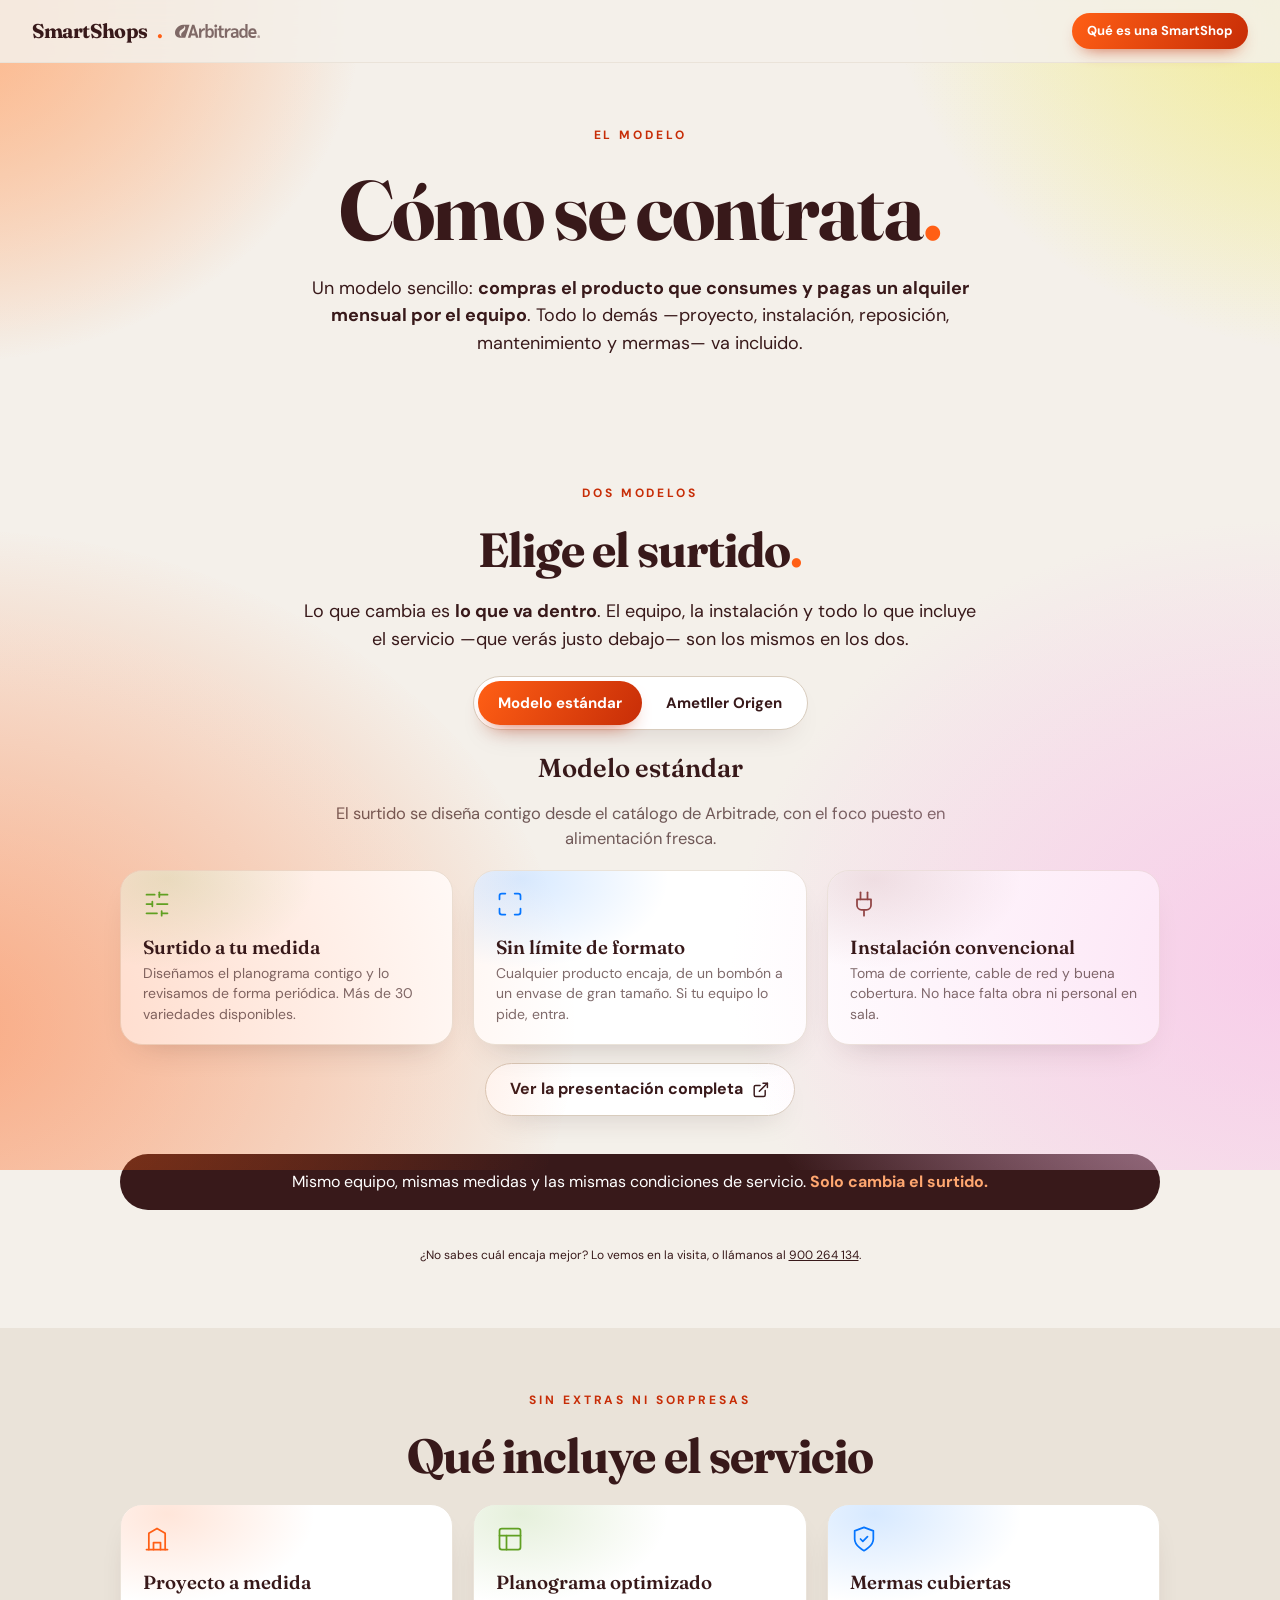
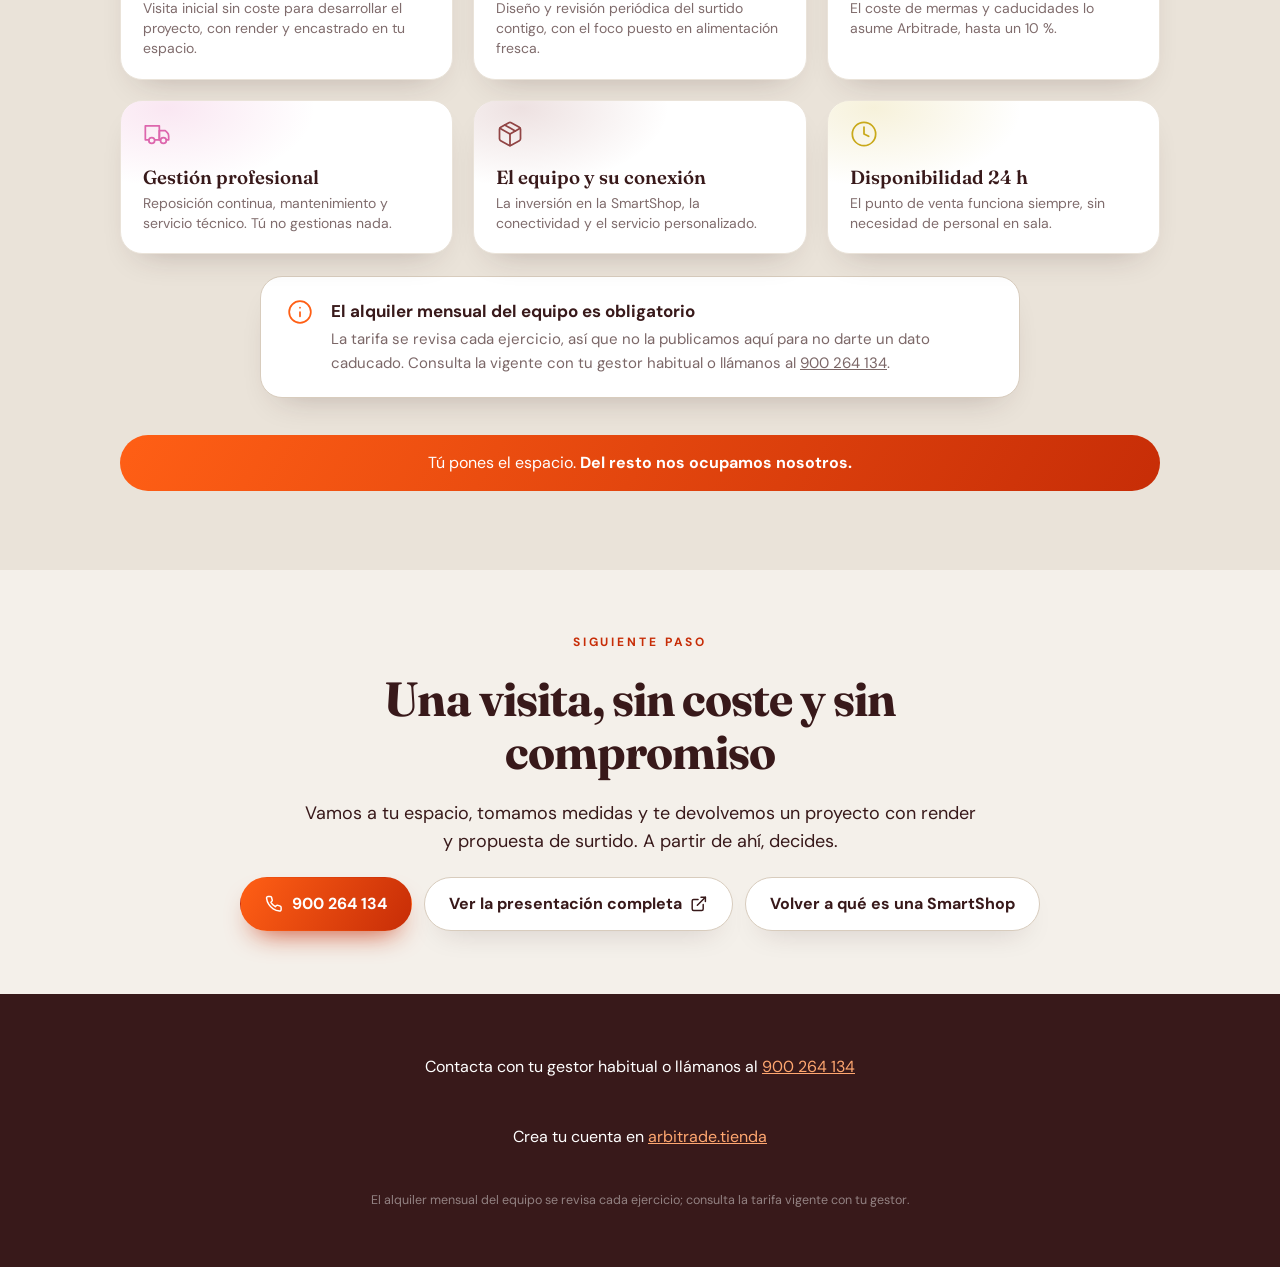
==== como-se-contrata.html @ 2ab5acf8 "El selector de surtido, lo primero que se ve al llegar En un movil de 375x812 las pestanas aparecian" ====
<!doctype html>
<html lang="es">
<head>
<meta charset="utf-8">
<meta name="viewport" content="width=device-width, initial-scale=1, viewport-fit=cover">
<title>Cómo se contrata una SmartShop — Arbitrade</title>
<meta name="description" content="Qué incluye el servicio SmartShops de Arbitrade: proyecto a medida, planograma optimizado, mermas cubiertas, gestión y reposición profesional.">
<meta name="theme-color" content="#F4F0EA">

<meta property="og:url" content="https://bprats-prog.github.io/smartshop-landing/como-se-contrata.html">
<meta property="og:type" content="website">
<meta property="og:title" content="Cómo se contrata una SmartShop">
<meta property="og:description" content="Venta de producto más alquiler mensual del equipo, con proyecto a medida, planograma optimizado y mermas cubiertas.">
<meta property="og:locale" content="es_ES">
<meta property="og:image" content="https://bprats-prog.github.io/smartshop-landing/assets/img/pv-fila-smartshops.jpg">
<meta name="twitter:card" content="summary_large_image">

<link rel="preconnect" href="https://fonts.googleapis.com">
<link rel="preconnect" href="https://fonts.gstatic.com" crossorigin>
<link href="https://fonts.googleapis.com/css2?family=DM+Sans:wght@400;500;600;700&family=Fraunces:opsz,wght@9..144,400;9..144,600;9..144,700&display=swap" rel="stylesheet">
<link rel="stylesheet" href="assets/css/arbitrade.css">
<script>document.documentElement.className+=" js";</script>
</head>
<body>

<header class="barra">
  <a class="marca" href="index.html">
    SmartShops<span class="punto">.</span>
    <img class="wordmark" src="assets/img/arbitrade-wordmark.svg" alt="Arbitrade" width="86" height="14">
  </a>
  <a class="barra-cta" href="index.html">Qué es una SmartShop</a>
</header>

<main class="doc">

  <!-- ============ PORTADA ============ -->
  <section class="bloque hero">
    <p class="kicker entra">El modelo</p>
    <h1 class="titular entra">Cómo se contrata<span class="punto">.</span></h1>
    <p class="apoyo entra">
      Un modelo sencillo: <strong>compras el producto que consumes y pagas un alquiler
      mensual por el equipo</strong>. Todo lo demás —proyecto, instalación, reposición,
      mantenimiento y mermas— va incluido.
    </p>
  </section>

  <!-- ============ LOS DOS MODELOS ============ -->
  <section class="bloque" id="modelos">
    <p class="kicker entra">Dos modelos</p>
    <h2 class="titular entra">Elige el surtido<span class="punto">.</span></h2>
    <p class="apoyo entra">
      Lo que cambia es <strong>lo que va dentro</strong>. El equipo, la instalación
      y todo lo que incluye el servicio —que verás justo debajo— son los mismos
      en los dos.
    </p>

    <div class="modelos entra" data-modelos>
      <div class="pestanas" role="tablist" aria-label="Modelos de SmartShop">
        <button class="pestana" type="button" role="tab" id="tab-estandar"
                aria-controls="panel-estandar" aria-selected="true">Modelo estándar</button>
        <button class="pestana" type="button" role="tab" id="tab-ametller"
                aria-controls="panel-ametller" aria-selected="false">Ametller Origen</button>
      </div>

      <!-- ---- Panel: modelo estándar ---- -->
      <div class="panel activo" id="panel-estandar" role="tabpanel" aria-labelledby="tab-estandar" tabindex="0">
        <h3 class="panel-nombre">Modelo estándar</h3>
        <p class="panel-resumen">
          El surtido se diseña contigo desde el catálogo de Arbitrade, con el foco
          puesto en alimentación fresca.
        </p>
        <div class="rejilla tres">
          <article class="tarjeta ac-verde">
            <div class="icono"><svg viewBox="0 0 24 24" fill="none" stroke="currentColor" stroke-width="1.5" stroke-linecap="round" stroke-linejoin="round" aria-hidden="true"><line x1="21" x2="14" y1="4" y2="4"/><line x1="10" x2="3" y1="4" y2="4"/><line x1="21" x2="12" y1="12" y2="12"/><line x1="8" x2="3" y1="12" y2="12"/><line x1="21" x2="16" y1="20" y2="20"/><line x1="12" x2="3" y1="20" y2="20"/><line x1="14" x2="14" y1="2" y2="6"/><line x1="8" x2="8" y1="10" y2="14"/><line x1="16" x2="16" y1="18" y2="22"/></svg></div>
            <h4 class="nombre">Surtido a tu medida</h4>
            <p class="desc">Diseñamos el planograma contigo y lo revisamos de forma periódica. Más de 30 variedades disponibles.</p>
          </article>
          <article class="tarjeta ac-azul">
            <div class="icono"><svg viewBox="0 0 24 24" fill="none" stroke="currentColor" stroke-width="1.5" stroke-linecap="round" stroke-linejoin="round" aria-hidden="true"><path d="M8 3H5a2 2 0 0 0-2 2v3"/><path d="M21 8V5a2 2 0 0 0-2-2h-3"/><path d="M3 16v3a2 2 0 0 0 2 2h3"/><path d="M16 21h3a2 2 0 0 0 2-2v-3"/></svg></div>
            <h4 class="nombre">Sin límite de formato</h4>
            <p class="desc">Cualquier producto encaja, de un bombón a un envase de gran tamaño. Si tu equipo lo pide, entra.</p>
          </article>
          <article class="tarjeta ac-cafe">
            <div class="icono"><svg viewBox="0 0 24 24" fill="none" stroke="currentColor" stroke-width="1.5" stroke-linecap="round" stroke-linejoin="round" aria-hidden="true"><path d="M12 22v-5"/><path d="M9 8V2"/><path d="M15 8V2"/><path d="M18 8v5a4 4 0 0 1-4 4h-4a4 4 0 0 1-4-4V8Z"/></svg></div>
            <h4 class="nombre">Instalación convencional</h4>
            <p class="desc">Toma de corriente, cable de red y buena cobertura. No hace falta obra ni personal en sala.</p>
          </article>
        </div>
        <a class="btn btn-secundario" href="#" target="_blank" rel="noopener" data-presentacion="estandar">
          <span class="etiqueta-presentacion">Ver la presentación completa</span>
          <svg viewBox="0 0 24 24" fill="none" stroke="currentColor" stroke-width="2" stroke-linecap="round" stroke-linejoin="round" aria-hidden="true"><path d="M15 3h6v6"/><path d="M10 14 21 3"/><path d="M18 13v6a2 2 0 0 1-2 2H5a2 2 0 0 1-2-2V8a2 2 0 0 1 2-2h6"/></svg>
        </a>
      </div>

      <!-- ---- Panel: modelo Ametller Origen ---- -->
      <div class="panel" id="panel-ametller" role="tabpanel" aria-labelledby="tab-ametller" tabindex="0">
        <h3 class="panel-nombre">Ametller Origen</h3>
        <p class="panel-resumen">
          La misma SmartShop, con el catálogo de Ametller Origen dentro y el
          surtido de Arbitrade completándolo.
        </p>
        <div class="rejilla tres">
          <article class="tarjeta ac-verde">
            <div class="icono"><svg viewBox="0 0 24 24" fill="none" stroke="currentColor" stroke-width="1.5" stroke-linecap="round" stroke-linejoin="round" aria-hidden="true"><path d="M11 20A7 7 0 0 1 9.8 6.1C15.5 5 17 4.48 19 2c1 2 2 4.18 2 8 0 5.5-4.78 10-10 10Z"/><path d="M2 21c0-3 1.85-5.36 5.08-6C9.5 14.52 12 13 13 12"/></svg></div>
            <h4 class="nombre">Catálogo de Ametller</h4>
            <p class="desc">Platos preparados, cremas, ensaladas, yogures y kéfir de Ametller Origen, junto al surtido de Arbitrade.</p>
          </article>
          <article class="tarjeta ac-rosa">
            <div class="icono"><svg viewBox="0 0 24 24" fill="none" stroke="currentColor" stroke-width="1.5" stroke-linecap="round" stroke-linejoin="round" aria-hidden="true"><path d="M12.586 2.586A2 2 0 0 0 11.172 2H4a2 2 0 0 0-2 2v7.172a2 2 0 0 0 .586 1.414l8.704 8.704a2.426 2.426 0 0 0 3.42 0l6.58-6.58a2.426 2.426 0 0 0 0-3.42z"/><circle cx="7.5" cy="7.5" r=".7"/></svg></div>
            <h4 class="nombre">Al precio de sus tiendas</h4>
            <p class="desc">Los productos de Ametller cuestan lo mismo dentro de la SmartShop que en sus tiendas físicas.</p>
          </article>
          <article class="tarjeta ac-azul">
            <div class="icono"><svg viewBox="0 0 24 24" fill="none" stroke="currentColor" stroke-width="1.5" stroke-linecap="round" stroke-linejoin="round" aria-hidden="true"><rect x="3" y="3" width="18" height="18" rx="2"/><path d="M3 9h18"/><path d="M9 9v12"/></svg></div>
            <h4 class="nombre">Planograma conjunto</h4>
            <p class="desc">Diseño y revisión periódica del planograma de Ametller y Arbitrade. Si no llega el cable de red, se resuelve con módem.</p>
          </article>
        </div>
        <a class="btn btn-secundario" href="#" target="_blank" rel="noopener" data-presentacion="ametller">
          <span class="etiqueta-presentacion">Ver la presentación de Ametller Origen</span>
          <svg viewBox="0 0 24 24" fill="none" stroke="currentColor" stroke-width="2" stroke-linecap="round" stroke-linejoin="round" aria-hidden="true"><path d="M15 3h6v6"/><path d="M10 14 21 3"/><path d="M18 13v6a2 2 0 0 1-2 2H5a2 2 0 0 1-2-2V8a2 2 0 0 1 2-2h6"/></svg>
        </a>
      </div>
    </div>

    <p class="cinta entra">Mismo equipo, mismas medidas y las mismas condiciones de servicio. <b>Solo cambia el surtido.</b></p>
    <p class="nota entra">
      ¿No sabes cuál encaja mejor? Lo vemos en la visita, o llámanos al
      <a href="tel:+34900264134" data-telefono data-tel-enlace>900 264 134</a>.
    </p>
  </section>

  <!-- ============ QUÉ INCLUYE ============ -->
  <section class="bloque crema">
    <p class="kicker entra">Sin extras ni sorpresas</p>
    <h2 class="titular entra">Qué incluye el servicio</h2>
    <div class="rejilla tres">
      <article class="tarjeta ac-naranja entra">
        <div class="icono"><svg viewBox="0 0 24 24" fill="none" stroke="currentColor" stroke-width="1.5" stroke-linecap="round" stroke-linejoin="round" aria-hidden="true"><path d="M3 21h18"/><path d="M5 21V7l7-4 7 4v14"/><path d="M9 21v-6h6v6"/></svg></div>
        <h3 class="nombre">Proyecto a medida</h3>
        <p class="desc">Visita inicial sin coste para desarrollar el proyecto, con render y encastrado en tu espacio.</p>
      </article>
      <article class="tarjeta ac-verde entra">
        <div class="icono"><svg viewBox="0 0 24 24" fill="none" stroke="currentColor" stroke-width="1.5" stroke-linecap="round" stroke-linejoin="round" aria-hidden="true"><rect x="3" y="3" width="18" height="18" rx="2"/><path d="M3 9h18"/><path d="M9 9v12"/></svg></div>
        <h3 class="nombre">Planograma optimizado</h3>
        <p class="desc">Diseño y revisión periódica del surtido contigo, con el foco puesto en alimentación fresca.</p>
      </article>
      <article class="tarjeta ac-azul entra">
        <div class="icono"><svg viewBox="0 0 24 24" fill="none" stroke="currentColor" stroke-width="1.5" stroke-linecap="round" stroke-linejoin="round" aria-hidden="true"><path d="M12 22s8-4 8-10V5l-8-3-8 3v7c0 6 8 10 8 10Z"/><path d="m9 12 2 2 4-4"/></svg></div>
        <h3 class="nombre">Mermas cubiertas</h3>
        <p class="desc">El coste de mermas y caducidades lo asume Arbitrade, hasta un 10 %.</p>
      </article>
      <article class="tarjeta ac-rosa entra">
        <div class="icono"><svg viewBox="0 0 24 24" fill="none" stroke="currentColor" stroke-width="1.5" stroke-linecap="round" stroke-linejoin="round" aria-hidden="true"><path d="M10 17h4V5H2v12h3"/><path d="M20 17h2v-3.34a4 4 0 0 0-1.17-2.83L19 9h-5v8h1"/><circle cx="7.5" cy="17.5" r="2.5"/><circle cx="17.5" cy="17.5" r="2.5"/></svg></div>
        <h3 class="nombre">Gestión profesional</h3>
        <p class="desc">Reposición continua, mantenimiento y servicio técnico. Tú no gestionas nada.</p>
      </article>
      <article class="tarjeta ac-cafe entra">
        <div class="icono"><svg viewBox="0 0 24 24" fill="none" stroke="currentColor" stroke-width="1.5" stroke-linecap="round" stroke-linejoin="round" aria-hidden="true"><path d="m7.5 4.27 9 5.15"/><path d="M21 8a2 2 0 0 0-1-1.73l-7-4a2 2 0 0 0-2 0l-7 4A2 2 0 0 0 3 8v8a2 2 0 0 0 1 1.73l7 4a2 2 0 0 0 2 0l7-4A2 2 0 0 0 21 16Z"/><path d="m3.3 7 8.7 5 8.7-5"/><path d="M12 22V12"/></svg></div>
        <h3 class="nombre">El equipo y su conexión</h3>
        <p class="desc">La inversión en la SmartShop, la conectividad y el servicio personalizado.</p>
      </article>
      <article class="tarjeta ac-amarillo entra">
        <div class="icono"><svg viewBox="0 0 24 24" fill="none" stroke="currentColor" stroke-width="1.5" stroke-linecap="round" stroke-linejoin="round" aria-hidden="true"><circle cx="12" cy="12" r="10"/><path d="M12 6v6l4 2"/></svg></div>
        <h3 class="nombre">Disponibilidad 24 h</h3>
        <p class="desc">El punto de venta funciona siempre, sin necesidad de personal en sala.</p>
      </article>
    </div>
    <div class="aviso entra">
      <div class="icono">
        <svg viewBox="0 0 24 24" fill="none" stroke="currentColor" stroke-width="1.6" stroke-linecap="round" stroke-linejoin="round" aria-hidden="true"><circle cx="12" cy="12" r="10"/><path d="M12 16v-4"/><path d="M12 8h.01"/></svg>
      </div>
      <div>
        <b>El alquiler mensual del equipo es obligatorio</b>
        <span>La tarifa se revisa cada ejercicio, así que no la publicamos aquí para no darte
        un dato caducado. Consulta la vigente con tu gestor habitual o llámanos al
        <a href="tel:+34900264134" data-telefono data-tel-enlace>900 264 134</a>.</span>
      </div>
    </div>
    <p class="cinta destacada entra">Tú pones el espacio. <b>Del resto nos ocupamos nosotros.</b></p>
  </section>

  <!-- ============ SIGUIENTE PASO ============ -->
  <section class="bloque hero">
    <p class="kicker entra">Siguiente paso</p>
    <h2 class="titular entra">Una visita, sin coste y sin compromiso</h2>
    <p class="apoyo entra">
      Vamos a tu espacio, tomamos medidas y te devolvemos un proyecto con render
      y propuesta de surtido. A partir de ahí, decides.
    </p>
    <div class="botones entra">
      <a class="btn btn-primario" href="tel:+34900264134" data-tel-enlace>
        <svg viewBox="0 0 24 24" fill="none" stroke="currentColor" stroke-width="2" stroke-linecap="round" stroke-linejoin="round" aria-hidden="true"><path d="M22 16.92v3a2 2 0 0 1-2.18 2 19.79 19.79 0 0 1-8.63-3.07 19.5 19.5 0 0 1-6-6 19.79 19.79 0 0 1-3.07-8.67A2 2 0 0 1 4.11 2h3a2 2 0 0 1 2 1.72c.13.96.36 1.9.7 2.81a2 2 0 0 1-.45 2.11L8.09 9.91a16 16 0 0 0 6 6l1.27-1.27a2 2 0 0 1 2.11-.45c.9.34 1.85.57 2.81.7A2 2 0 0 1 22 16.92Z"/></svg>
        <span data-telefono>900 264 134</span>
      </a>
      <a class="btn btn-secundario" href="#" target="_blank" rel="noopener" data-presentacion>
        <span class="etiqueta-presentacion">Ver la presentación completa</span>
        <svg viewBox="0 0 24 24" fill="none" stroke="currentColor" stroke-width="2" stroke-linecap="round" stroke-linejoin="round" aria-hidden="true"><path d="M15 3h6v6"/><path d="M10 14 21 3"/><path d="M18 13v6a2 2 0 0 1-2 2H5a2 2 0 0 1-2-2V8a2 2 0 0 1 2-2h6"/></svg>
      </a>
      <a class="btn btn-secundario" href="index.html">Volver a qué es una SmartShop</a>
    </div>
  </section>


</main>

<footer class="pie">
  <p>Contacta con tu gestor habitual o llámanos al <a href="tel:+34900264134" data-telefono data-tel-enlace>900 264 134</a></p>
  <p>Crea tu cuenta en <a href="https://arbitrade.tienda" target="_blank" rel="noopener" data-tienda>arbitrade.tienda</a></p>
  <p class="legal">El alquiler mensual del equipo se revisa cada ejercicio; consulta la tarifa vigente con tu gestor.</p>
</footer>

<script src="assets/js/datos.js"></script>
<script src="assets/js/app.js"></script>
</body>
</html>
---- assets/css/arbitrade.css ----
/* ============================================================
   SmartShops Arbitrade — sistema visual compartido
   Paleta y tipografia heredadas de la identidad Arbitrade.
   ============================================================ */

:root{
  /* Paleta Arbitrade — claro (halos/gradientes) · base · oscuro (texto/sombras) */
  --cream-50:#F4F0EA; --cream-100:#EAE3D9; --cream-200:#D8CCBD;
  --ink:#38191A;
  --cafe-l:#BC8E76;    --cafe:#914444;     --cafe-d:#673437;
  --azul-l:#83CFFF;    --azul:#0676FF;     --azul-d:#134695;
  --naranja-l:#FFA770; --naranja:#FF5F15;  --naranja-d:#C72D07;
  --verde-l:#A2D36A;   --verde:#60A022;    --verde-2:#2E6E63; --verde-d:#314C1B;
  --rosa-l:#F9C2E9;    --rosa:#DD66AD;     --rosa-d:#8F255B;
  --amarillo-l:#F0E959;--amarillo:#C9A91A;

  --sombra-s:0 14px 30px -18px rgba(56,25,26,.25);
  --sombra-m:0 16px 34px -20px rgba(56,25,26,.30);
  --sombra-l:0 26px 50px -18px rgba(56,25,26,.50);

  --radio:22px;
  --barra:clamp(52px,7vh,64px); /* alto de la barra superior */
}

*,*::before,*::after{box-sizing:border-box}

html{-webkit-text-size-adjust:100%}

body{
  margin:0;
  font-family:"DM Sans",-apple-system,BlinkMacSystemFont,"Segoe UI",Roboto,sans-serif;
  color:var(--ink);
  background:var(--cream-50);
  line-height:1.5;
  overflow-x:hidden;
}

img{max-width:100%; display:block}
a{color:inherit}

/* ============ BARRA SUPERIOR ============ */
.barra{
  position:fixed; inset:0 0 auto 0; z-index:50; height:var(--barra);
  display:flex; align-items:center; justify-content:space-between;
  gap:12px; padding:0 clamp(14px,3.5vw,32px);
  background:rgba(244,240,234,.86);
  -webkit-backdrop-filter:blur(12px); backdrop-filter:blur(12px);
  border-bottom:1px solid var(--cream-100);
}
.marca{
  display:flex; align-items:baseline; gap:.45em;
  font-family:"Fraunces",Georgia,serif; font-weight:700;
  font-variation-settings:"opsz" 40;
  font-size:clamp(15px,2.1vw,20px); letter-spacing:-.02em;
  text-decoration:none;
}
.marca .punto{color:var(--naranja)}
/* Wordmark oficial de Arbitrade. Alto fijo y ancho automatico para que no se
   deforme; el alt="Arbitrade" cubre la lectura por voz. */
.marca .wordmark{
  height:clamp(11px,1.5vw,14px); width:auto; opacity:.62;
  align-self:center; margin-left:.15em;
}
.barra-cta{
  font-size:clamp(11px,1.2vw,13px); font-weight:700; text-decoration:none;
  padding:.62em 1.15em; border-radius:999px; white-space:nowrap;
  background:linear-gradient(120deg,var(--naranja),var(--naranja-d));
  color:#fff; box-shadow:0 8px 18px -10px rgba(199,45,7,.9);
}

/* Progreso del recorrido: linea fina bajo la barra */
.progreso{
  position:fixed; top:var(--barra); left:0; z-index:51;
  height:3px; width:0%;
  background:linear-gradient(90deg,var(--naranja),var(--rosa));
  transition:width .25s ease-out;
}

/* ============ EL RECORRIDO (scroll-snap) ============ */
/* Contenedor propio en lugar del scroll del documento: en movil evita que la
   barra de direcciones cambie de alto y descoloque las pantallas. */
.deck{
  height:100vh; height:100svh;
  overflow-y:auto; overflow-x:hidden;
  scroll-snap-type:y mandatory;
  scroll-behavior:smooth;
  scrollbar-width:none;
}
.deck::-webkit-scrollbar{display:none}

.pantalla{
  position:relative;
  min-height:100vh; min-height:100svh;
  /* Sin scroll-snap-stop: en moviles bajos alguna pantalla es mas alta que el
     viewport y forzar la parada en cada limite la vuelve dificil de recorrer. */
  scroll-snap-align:start;
  display:flex; flex-direction:column;
  align-items:center; justify-content:center;
  gap:clamp(14px,2.6vh,30px);
  padding:calc(var(--barra) + clamp(18px,3vh,34px)) clamp(20px,5vw,64px) clamp(64px,9vh,90px);
  text-align:center;
}
/* Pantallas con mucho contenido: no forzar centrado vertical si la pantalla es baja */
@media (max-height:680px){
  .pantalla{justify-content:flex-start}
}

/* ============ TIPOGRAFIA ============ */
.kicker{
  font-size:clamp(9px,1vw,12px); font-weight:700; letter-spacing:.24em;
  text-transform:uppercase; color:var(--naranja-d); margin:0;
}

h1.titular{
  font-family:"Fraunces",Georgia,serif; font-weight:700;
  font-variation-settings:"opsz" 96;
  font-size:clamp(34px,7vw,84px); line-height:1.04; letter-spacing:-.02em;
  margin:0; max-width:15ch;
}
h2.titular{
  font-family:"Fraunces",Georgia,serif; font-weight:700;
  font-variation-settings:"opsz" 72;
  font-size:clamp(26px,4.4vw,48px); line-height:1.1; letter-spacing:-.02em;
  margin:0; max-width:22ch;
}
.titular .punto{color:var(--naranja)}
.apoyo{
  font-size:clamp(14px,1.55vw,18px); opacity:.68; margin:0;
  max-width:56ch; line-height:1.55;
}
.apoyo strong{opacity:1; font-weight:700}
.nota{
  font-size:clamp(10px,1.05vw,12px); opacity:.45; margin:0;
  max-width:64ch; line-height:1.45;
}

/* ============ HERO (gradiente de marca) ============ */
/* El recorte se limita al hero: es lo unico que necesita contener su
   degradado. En el resto de pantallas recortaria contenido que no quepa. */
.hero{overflow:hidden}
.hero::before{
  content:""; position:absolute; inset:-30%; z-index:0; pointer-events:none;
  background:
    radial-gradient(34% 40% at 16% 20%, rgba(255,167,112,.55), transparent 60%),
    radial-gradient(40% 46% at 86% 16%, rgba(240,233,89,.42), transparent 60%),
    radial-gradient(46% 52% at 82% 86%, rgba(249,194,233,.50), transparent 60%),
    radial-gradient(50% 56% at 16% 90%, rgba(255,95,21,.28), transparent 62%);
  animation:drift 44s linear infinite;
}
.hero > *{position:relative; z-index:1}


/* ============ BOTONES ============ */
.botones{display:flex; flex-wrap:wrap; gap:12px; justify-content:center}
.btn{
  display:inline-flex; align-items:center; gap:.55em;
  font-size:clamp(13px,1.35vw,16px); font-weight:700; text-decoration:none;
  padding:.85em 1.5em; border-radius:999px; border:1px solid transparent;
  min-height:48px; cursor:pointer;
  transition:transform .2s, box-shadow .2s, background .2s;
}
.btn-primario{
  background:linear-gradient(120deg,var(--naranja),var(--naranja-d));
  color:#fff; box-shadow:0 14px 28px -14px rgba(199,45,7,.95);
}
.btn-secundario{
  background:#fff; color:var(--ink); border-color:var(--cream-200);
  box-shadow:var(--sombra-s);
}
.btn:hover{transform:translateY(-2px); box-shadow:var(--sombra-l)}
.btn:active{transform:translateY(0)}
.btn svg{height:1.1em; width:auto; flex:none}

/* Flecha de avance al pie de cada pantalla */
.avanzar{
  position:absolute; left:50%; bottom:clamp(14px,2.4vh,26px); transform:translateX(-50%);
  z-index:2; width:44px; height:44px; border-radius:50%;
  display:grid; place-items:center; cursor:pointer;
  background:none; border:0; padding:0; color:var(--naranja);
  animation:latido 2.6s ease-in-out infinite;
}
.avanzar svg{height:26px; width:26px}
.avanzar:hover{color:var(--naranja-d)}

/* ============ TARJETAS ============ */
.rejilla{
  display:grid; gap:clamp(12px,1.6vw,20px);
  width:min(1040px,94vw); text-align:left;
}
.rejilla.dos{grid-template-columns:repeat(2,1fr)}
.rejilla.tres{grid-template-columns:repeat(3,1fr)}
.rejilla.cuatro{grid-template-columns:repeat(4,1fr)}

.tarjeta{
  --ac:var(--naranja); --ac-d:var(--naranja-d);
  position:relative; overflow:hidden; background:#fff;
  border:1px solid var(--cream-100); border-radius:var(--radio);
  padding:clamp(15px,2.2vh,24px) clamp(14px,1.8vw,22px);
  box-shadow:var(--sombra-m);
  transition:transform .25s, box-shadow .25s, background .25s;
}
/* Halo de color de la tarjeta. Estatico a proposito: son muchas tarjetas por
   pantalla y animarlas todas cuesta bateria en movil sin ganancia visible a
   este nivel de opacidad. El movimiento se reserva al degradado del hero. */
.tarjeta::before{
  content:""; position:absolute; inset:-40%; z-index:0; pointer-events:none; opacity:.16;
  background:radial-gradient(40% 46% at 30% 25%, var(--ac), transparent 62%);
}
.tarjeta > *{position:relative; z-index:1}
.tarjeta .icono{color:var(--ac); margin-bottom:clamp(6px,1.2vh,12px)}
.tarjeta .icono svg{height:clamp(22px,2.2vw,28px); width:auto}
.tarjeta .nombre{
  font-family:"Fraunces",Georgia,serif; font-weight:600;
  font-variation-settings:"opsz" 40;
  font-size:clamp(15px,1.5vw,19px); margin:0 0 4px; line-height:1.2;
}
.tarjeta .desc{font-size:clamp(12px,1.15vw,14px); opacity:.64; line-height:1.45; margin:0}

/* Realce fuerte: solo donde hay puntero de verdad (no en tactil) */
@media (hover:hover){
  .tarjeta:hover{
    transform:translateY(-5px); box-shadow:var(--sombra-l);
    background:radial-gradient(80% 90% at 22% 18%, var(--ac), transparent 70%),
               linear-gradient(160deg, var(--ac), var(--ac-d));
  }
  .tarjeta:hover .icono,.tarjeta:hover .nombre{color:#fff}
  .tarjeta:hover .desc{color:rgba(255,255,255,.86); opacity:1}
}

/* Colores de acento: reparte la paleta */
.ac-naranja{--ac:var(--naranja); --ac-d:var(--naranja-d)}
.ac-azul{--ac:var(--azul); --ac-d:var(--azul-d)}
.ac-verde{--ac:var(--verde); --ac-d:var(--verde-d)}
.ac-rosa{--ac:var(--rosa); --ac-d:var(--rosa-d)}
.ac-cafe{--ac:var(--cafe); --ac-d:var(--cafe-d)}
.ac-amarillo{--ac:var(--amarillo); --ac-d:var(--cafe-d)}

/* ============ PASOS NUMERADOS ============ */
.pasos{
  display:grid; gap:clamp(10px,1.5vh,16px);
  width:min(820px,94vw); text-align:left;
}
.paso{
  display:flex; align-items:flex-start; gap:clamp(12px,1.8vw,20px);
  background:#fff; border:1px solid var(--cream-100); border-radius:20px;
  padding:clamp(13px,2vh,20px) clamp(15px,2vw,24px);
  box-shadow:var(--sombra-s);
}
.paso .num{
  font-family:"Fraunces",Georgia,serif; font-weight:700;
  font-variation-settings:"opsz" 72;
  font-size:clamp(27px,3.1vw,40px); line-height:1; color:var(--ac,var(--naranja));
  flex:none; min-width:1.2em;
}
/* Los pasos viven en una columna de 820 px, no a todo el ancho de ventana, asi
   que los tamanos en vw se quedaban clavados en el minimo y el texto bailaba
   dentro de tarjetas grandes. Escala subida y minimos mas altos. */
.paso b{display:block; font-size:clamp(16px,2vw,20px); margin-bottom:3px}
.paso span{font-size:clamp(14px,1.6vw,16.5px); opacity:.66; line-height:1.5}

/* ============ VIDEO (carga diferida) ============ */
.video{
  position:relative; width:min(880px,94vw); aspect-ratio:16/9;
  border-radius:var(--radio); overflow:hidden; border:0; padding:0;
  background:var(--ink); box-shadow:var(--sombra-l); cursor:pointer;
  display:block;
}
.video img,.video iframe{width:100%; height:100%; object-fit:cover; border:0; display:block}
.video .play{
  position:absolute; inset:0; display:grid; place-items:center;
  background:rgba(56,25,26,.28); transition:background .25s;
}
.video:hover .play{background:rgba(56,25,26,.12)}
.video .play span{
  width:clamp(58px,8vw,84px); aspect-ratio:1; border-radius:50%;
  display:grid; place-items:center; color:#fff;
  background:linear-gradient(120deg,var(--naranja),var(--naranja-d));
  box-shadow:0 18px 40px -14px rgba(199,45,7,.95);
}
.video .play svg{height:40%; width:auto; margin-left:8%}

/* ============ GALERIA ============ */
/* Las columnas van en proporcion a la forma de cada foto (el script las
   escribe en --peso), asi las alturas coinciden solas y ninguna se recorta.
   Con tres casillas iguales a 4:3 se comian los bordes de todas. */
.galeria{
  display:grid; gap:clamp(10px,1.4vw,16px);
  grid-template-columns:var(--columnas,repeat(3,1fr));
  align-items:start; width:min(1240px,94vw);
}
.galeria figure{
  margin:0; border-radius:18px; overflow:hidden; background:var(--cream-100);
  aspect-ratio:var(--proporcion,4/3);
  box-shadow:var(--sombra-m); cursor:zoom-in;
  border:1px solid var(--cream-100);
}
.galeria img{width:100%; height:100%; object-fit:cover; transition:transform .35s}
@media (hover:hover){.galeria figure:hover img{transform:scale(1.05)}}

/* Marcador mientras no hay foto real */
.hueco{
  width:100%; height:100%; display:grid; place-items:center; text-align:center;
  font-size:11px; font-weight:600; letter-spacing:.08em; text-transform:uppercase;
  color:var(--cafe); opacity:.55; padding:12px;
  background:repeating-linear-gradient(45deg,var(--cream-100) 0 10px,var(--cream-50) 10px 20px);
}

/* Visor a pantalla completa */
.visor{
  position:fixed; inset:0; z-index:100; display:none;
  place-items:center; padding:clamp(16px,4vw,48px);
  background:rgba(56,25,26,.92);
  -webkit-backdrop-filter:blur(6px); backdrop-filter:blur(6px);
}
.visor.abierto{display:grid}
.visor img{max-width:100%; max-height:86vh; border-radius:14px; object-fit:contain}
.visor .cerrar{
  position:absolute; top:clamp(12px,2.5vh,24px); right:clamp(12px,3vw,28px);
  width:46px; height:46px; border-radius:50%; border:0; cursor:pointer;
  background:rgba(255,255,255,.14); color:#fff; display:grid; place-items:center;
}
.visor .cerrar svg{height:22px; width:22px}

/* ============ CINTA ============ */
.cinta{
  width:min(1040px,94vw); border-radius:999px;
  background:var(--ink); color:#fff; text-align:center;
  padding:clamp(11px,1.8vh,16px) clamp(18px,3vw,36px);
  font-size:clamp(12.5px,1.3vw,16px);
}
.cinta b{color:var(--naranja-l)}
.cinta.destacada{background:linear-gradient(120deg,var(--naranja),var(--naranja-d))}
.cinta.destacada b{color:#fff}

/* ============ ANIMACIONES ============ */
@keyframes drift{to{transform:rotate(360deg)}}
@keyframes latido{
  0%,100%{transform:translate(-50%,0)}
  50%{transform:translate(-50%,7px)}
}
/* El contenido es visible por defecto. Solo se oculta para animarlo cuando hay
   JS (clase .js en <html>), asi nunca queda una pantalla en blanco si el script
   no carga. */
.js .entra{opacity:0; transform:translateY(18px); transition:opacity .55s ease, transform .55s ease}
.js .entra.visible{opacity:1; transform:none}
.entra:nth-child(2){transition-delay:.06s}
.entra:nth-child(3){transition-delay:.12s}
.entra:nth-child(4){transition-delay:.18s}
.entra:nth-child(5){transition-delay:.24s}

@media (prefers-reduced-motion:reduce){
  *,*::before,*::after{animation:none!important; transition:none!important}
  .entra{opacity:1; transform:none}
  .deck{scroll-behavior:auto}
}

/* ============ RESPONSIVE ============ */
@media (max-width:900px){
  .rejilla.cuatro{grid-template-columns:repeat(2,1fr)}
  .rejilla.tres{grid-template-columns:repeat(2,1fr)}
}
@media (max-width:560px){
  .rejilla.dos,.rejilla.tres,.rejilla.cuatro{grid-template-columns:1fr}
  .pantalla{padding-left:18px; padding-right:18px}
  .cinta{border-radius:18px}
  /* Tarjeta apaisada: el icono a la izquierda ocupando las dos filas, y el
     titulo y la descripcion apilados a su derecha. Con flex los tres hijos
     quedaban en columnas y el titulo se partia en tres lineas. */
  .tarjeta{
    display:grid; grid-template-columns:auto 1fr;
    column-gap:14px; row-gap:2px; align-items:start;
  }
  .tarjeta .icono{grid-column:1; grid-row:1 / span 2; margin-bottom:0}
  .tarjeta .nombre{grid-column:2; grid-row:1}
  .tarjeta .desc{grid-column:2; grid-row:2}
}

/* ============================================================
   PAGINA LARGA ("Como se contrata") — scroll normal, sin snap
   ============================================================ */
.doc{padding-top:var(--barra)}
.bloque{
  padding:clamp(38px,7vh,80px) clamp(20px,5vw,64px);
  display:flex; flex-direction:column; align-items:center;
  gap:clamp(14px,2.4vh,28px); text-align:center;
}
.bloque.crema{background:var(--cream-100)}

/* Aviso de que la tarifa la da el gestor */
.aviso{
  width:min(760px,94vw); text-align:left;
  display:flex; gap:clamp(12px,1.8vw,18px); align-items:flex-start;
  background:#fff; border:1px solid var(--cream-200); border-radius:var(--radio);
  padding:clamp(15px,2.4vh,24px) clamp(16px,2.2vw,26px);
  box-shadow:var(--sombra-m);
}
.aviso .icono{color:var(--naranja); flex:none}
.aviso .icono svg{height:26px; width:26px}
.aviso b{display:block; font-size:clamp(14px,1.45vw,17px); margin-bottom:3px}
.aviso span{font-size:clamp(12.5px,1.25vw,15px); opacity:.66; line-height:1.5}

/* ---- Los dos modelos de surtido: pestanas ---- */
/* La home enlaza a #modelos: sin este margen la barra fija tapa el titulo. */
#modelos{scroll-margin-top:var(--barra)}
.modelos{
  width:min(1040px,94vw);
  display:flex; flex-direction:column; align-items:center;
  gap:clamp(16px,2.6vh,28px);
}
.pestanas{
  display:inline-flex; gap:4px; padding:4px; max-width:100%;
  background:#fff; border:1px solid var(--cream-200); border-radius:999px;
  box-shadow:var(--sombra-s);
}
.pestana{
  font-family:inherit; font-size:clamp(12.5px,1.3vw,15px); font-weight:700;
  color:var(--ink); background:none; border:0; cursor:pointer;
  padding:.7em 1.35em; border-radius:999px; min-height:44px; white-space:nowrap;
  transition:background .2s, color .2s, box-shadow .2s;
}
.pestana[aria-selected="true"]{
  background:linear-gradient(120deg,var(--naranja),var(--naranja-d));
  color:#fff; box-shadow:0 10px 20px -12px rgba(199,45,7,.9);
}
@media (hover:hover){
  .pestana:not([aria-selected="true"]):hover{background:var(--cream-100)}
}

.panel{
  width:100%;
  display:flex; flex-direction:column; align-items:center;
  gap:clamp(12px,2vh,20px);
}
/* Sin JS los dos paneles se ven uno tras otro, cada uno con su nombre visible,
   asi el contenido nunca depende del script. Con JS (clase .js en <html>) solo
   se muestra el panel elegido, y desde el primer pintado: nada de parpadeo. */
.js .panel{display:none}
.js .panel.activo{display:flex}
.panel:focus-visible{outline:2px solid var(--naranja); outline-offset:6px; border-radius:8px}
.panel-nombre{
  font-family:"Fraunces",Georgia,serif; font-weight:600;
  font-variation-settings:"opsz" 40;
  font-size:clamp(18px,2.2vw,26px); margin:0; line-height:1.2;
}
.panel-resumen{
  margin:0; max-width:56ch;
  font-size:clamp(13.5px,1.4vw,16.5px); opacity:.7; line-height:1.5;
}
@media (max-width:520px){
  /* Los dos nombres no caben en una fila: el selector pasa a dos columnas
     iguales a todo el ancho en vez de desbordar la pantalla. */
  .pestanas{
    display:grid; grid-template-columns:1fr 1fr;
    width:min(420px,94vw); border-radius:18px;
  }
  .pestana{padding:.7em .6em; white-space:normal}
}

/* ---- Pie ---- */
.pie{
  background:var(--ink); color:#fff; text-align:center;
  padding:clamp(28px,5vh,52px) clamp(20px,5vw,64px);
  display:flex; flex-direction:column; align-items:center; gap:14px;
}
.pie a{color:var(--naranja-l)}
.pie .legal{font-size:clamp(10.5px,1.05vw,12.5px); opacity:.45; max-width:70ch; line-height:1.5}

/* ============================================================
   MOVILES BAJOS (iPhone SE y similares)
   Compacta espaciados para que cada pantalla quepa entera y el
   recorrido siga leyendose como un pase de diapositivas.
   ============================================================ */
@media (max-height:740px){
  .pantalla{
    padding-top:calc(var(--barra) + 14px);
    padding-bottom:60px;
    gap:11px;
  }
  .rejilla,.pasos,.galeria{gap:9px}
  .tarjeta{padding:11px 14px}
  .paso{padding:11px 14px}
  .apoyo{font-size:14px; line-height:1.45}
}

/* ============================================================
   IMAGENES DENTRO DEL RECORRIDO
   ============================================================ */

/* --- Foto de portada: banda ancha bajo el titular --- */
/* La caja conserva la proporcion de la foto y se dimensiona por su ALTO, que
   es el recurso escaso en el recorrido. Asi la escena se ve entera: si hubiera
   fijado un alto de franja, el recorte se comeria la SmartShop. */
.foto-portada{
  height:clamp(150px,30svh,340px);
  aspect-ratio:1200/896;
  max-width:94vw;
  border-radius:var(--radio); overflow:hidden;
  box-shadow:var(--sombra-l); border:1px solid rgba(255,255,255,.5);
}
.foto-portada img{width:100%; height:100%; object-fit:cover}

/* --- Dos columnas: imagen + contenido --- */
/* La columna de la foto se ajusta a lo que ocupe la imagen (auto), y la imagen
   se dimensiona por ALTO. Con un ancho fijo la foto quedaba flotando pequena
   en medio de una columna mucho mas ancha que ella. */
.duo{
  display:grid; gap:clamp(16px,3vw,44px);
  grid-template-columns:auto minmax(0,1fr);
  align-items:center; width:min(1000px,94vw); text-align:left;
}
.duo-foto{margin:0}
.duo-foto img{
  height:min(48svh,430px); width:auto; max-width:34vw;
  object-fit:contain; margin:0 auto;
}
.duo .rejilla{width:100%}

/* --- Banda apaisada (gama de productos) --- */
/* --- Foto de gama: una sola pieza, dimensionada por alto para que la
       pantalla mande sobre la imagen y no al reves. --- */
.foto-gama{
  height:clamp(200px,46svh,470px);
  aspect-ratio:1400/869;
  max-width:94vw; margin:0;
  border-radius:var(--radio); overflow:hidden;
  box-shadow:var(--sombra-m); border:1px solid var(--cream-100);
}
.foto-gama img{width:100%; height:100%; object-fit:cover}

/* --- Miniatura dentro de cada paso --- */
.paso .foto{
  flex:none; width:clamp(58px,8vw,96px); aspect-ratio:1;
  border-radius:14px; overflow:hidden; background:var(--cream-100);
}
.paso .foto img{width:100%; height:100%; object-fit:cover}

@media (max-width:900px){
  .duo{grid-template-columns:1fr; gap:clamp(12px,2.4vh,20px); justify-items:center}
  .duo-foto img{height:min(24svh,260px); max-width:78vw}
}
@media (max-height:740px){
  .foto-portada{height:clamp(120px,21svh,200px)}
  .duo-foto img{height:24svh}
}

@media (max-width:560px){
  /* En movil las imagenes compiten con el texto por el alto de pantalla:
     se recortan un poco para que cada seccion siga cabiendo de una pasada. */
  .paso .foto{width:48px; border-radius:12px}
}

/* --- Video vertical (Shorts) como columna de medios --- */
.duo-media{margin:0; display:flex; justify-content:center; align-items:center}
.video.vertical{
  /* Se dimensiona por alto, igual que la foto del bloque "duo": el ancho lo
     deriva la proporcion 9:16 del Short. */
  aspect-ratio:9/16;
  height:min(52svh,480px);
  width:auto;
}
@media (max-width:900px){
  .video.vertical{height:min(38svh,340px)}
}
@media (max-height:740px){
  .video.vertical{height:34svh}
}

/* --- Rotulo de marca como portada del video horizontal ---
   Reconstruido con el degradado, la tipografia y el wordmark de la web en vez
   de una captura: queda nitido a cualquier tamano y no pesa nada. */
.video.rotulo{background:var(--cream-50)}
.rotulo-inner{
  position:absolute; inset:0; z-index:1;
  display:flex; flex-direction:column; align-items:center; justify-content:center;
  gap:clamp(7px,1.4vh,13px);
}
.rotulo-titulo{
  font-family:"Fraunces",Georgia,serif; font-weight:700;
  font-variation-settings:"opsz" 96;
  font-size:clamp(28px,5vw,56px); line-height:1; letter-spacing:-.02em;
  color:var(--ink);
}
/* Mas especifico que `.video img`, que estira cualquier imagen del reproductor
   a todo el marco: el wordmark tiene que conservar su tamano. */
.video.rotulo .rotulo-marca{
  height:clamp(12px,1.6vw,19px); width:auto;
  object-fit:contain; opacity:.5;
}
.rotulo-play{
  margin-top:clamp(6px,1.5vh,14px);
  width:clamp(52px,7vw,74px); aspect-ratio:1; border-radius:50%;
  display:grid; place-items:center; color:#fff;
  background:linear-gradient(120deg,var(--naranja),var(--naranja-d));
  box-shadow:0 18px 40px -14px rgba(199,45,7,.95);
  transition:transform .25s;
}
.rotulo-play svg{height:40%; width:auto; margin-left:8%}
@media (hover:hover){
  .video.rotulo:hover .rotulo-play{transform:scale(1.07)}
}

@media (max-width:560px){
  /* "Que aporta" carga con el video vertical ademas de las seis ventajas:
     las tarjetas pasan a dos columnas compactas y el video cede algo de alto. */
  #beneficios .rejilla{grid-template-columns:1fr 1fr; gap:9px}
  #beneficios .tarjeta{grid-template-columns:1fr; row-gap:3px; padding:11px 12px}
  #beneficios .tarjeta .icono{grid-column:1; grid-row:1; margin-bottom:2px}
  #beneficios .tarjeta .nombre{grid-column:1; grid-row:2; font-size:14px}
  #beneficios .tarjeta .desc{grid-column:1; grid-row:3; font-size:11.5px; line-height:1.35}
  #beneficios .video.vertical{height:min(30svh,270px)}
  /* La foto del equipo tambien cede un poco para que "Que es" quepa */
  #que-es .duo-foto img{height:min(20svh,220px)}
}

@media (max-width:700px){
  /* En pantalla estrecha el ancho es el recurso escaso: si se sigue mandando
     por alto, el max-width recorta la foto por los lados y se comen productos.
     Aqui manda el ancho y el alto lo deduce la proporcion. */
  .foto-gama{height:auto; width:min(520px,94vw); max-width:none}
}

@media (max-width:820px){
  /* En pantalla estrecha, una debajo de otra y a todo el ancho: repartir las
     columnas por proporcion deja las fotos diminutas. Cada una conserva su
     forma gracias a --proporcion. */
  .galeria{grid-template-columns:1fr; width:min(560px,94vw); justify-items:center}
  /* La foto vertical a todo el ancho se va a 454 px de alto y desborda la
     pantalla. Se le pone techo: recorta cielo y suelo, que es el recorte
     natural de una foto de sala. Al llevar proporcion propia no se recorta:
     se encoge, por eso la rejilla centra las piezas. */
  .galeria figure{max-height:min(34svh,290px)}
}
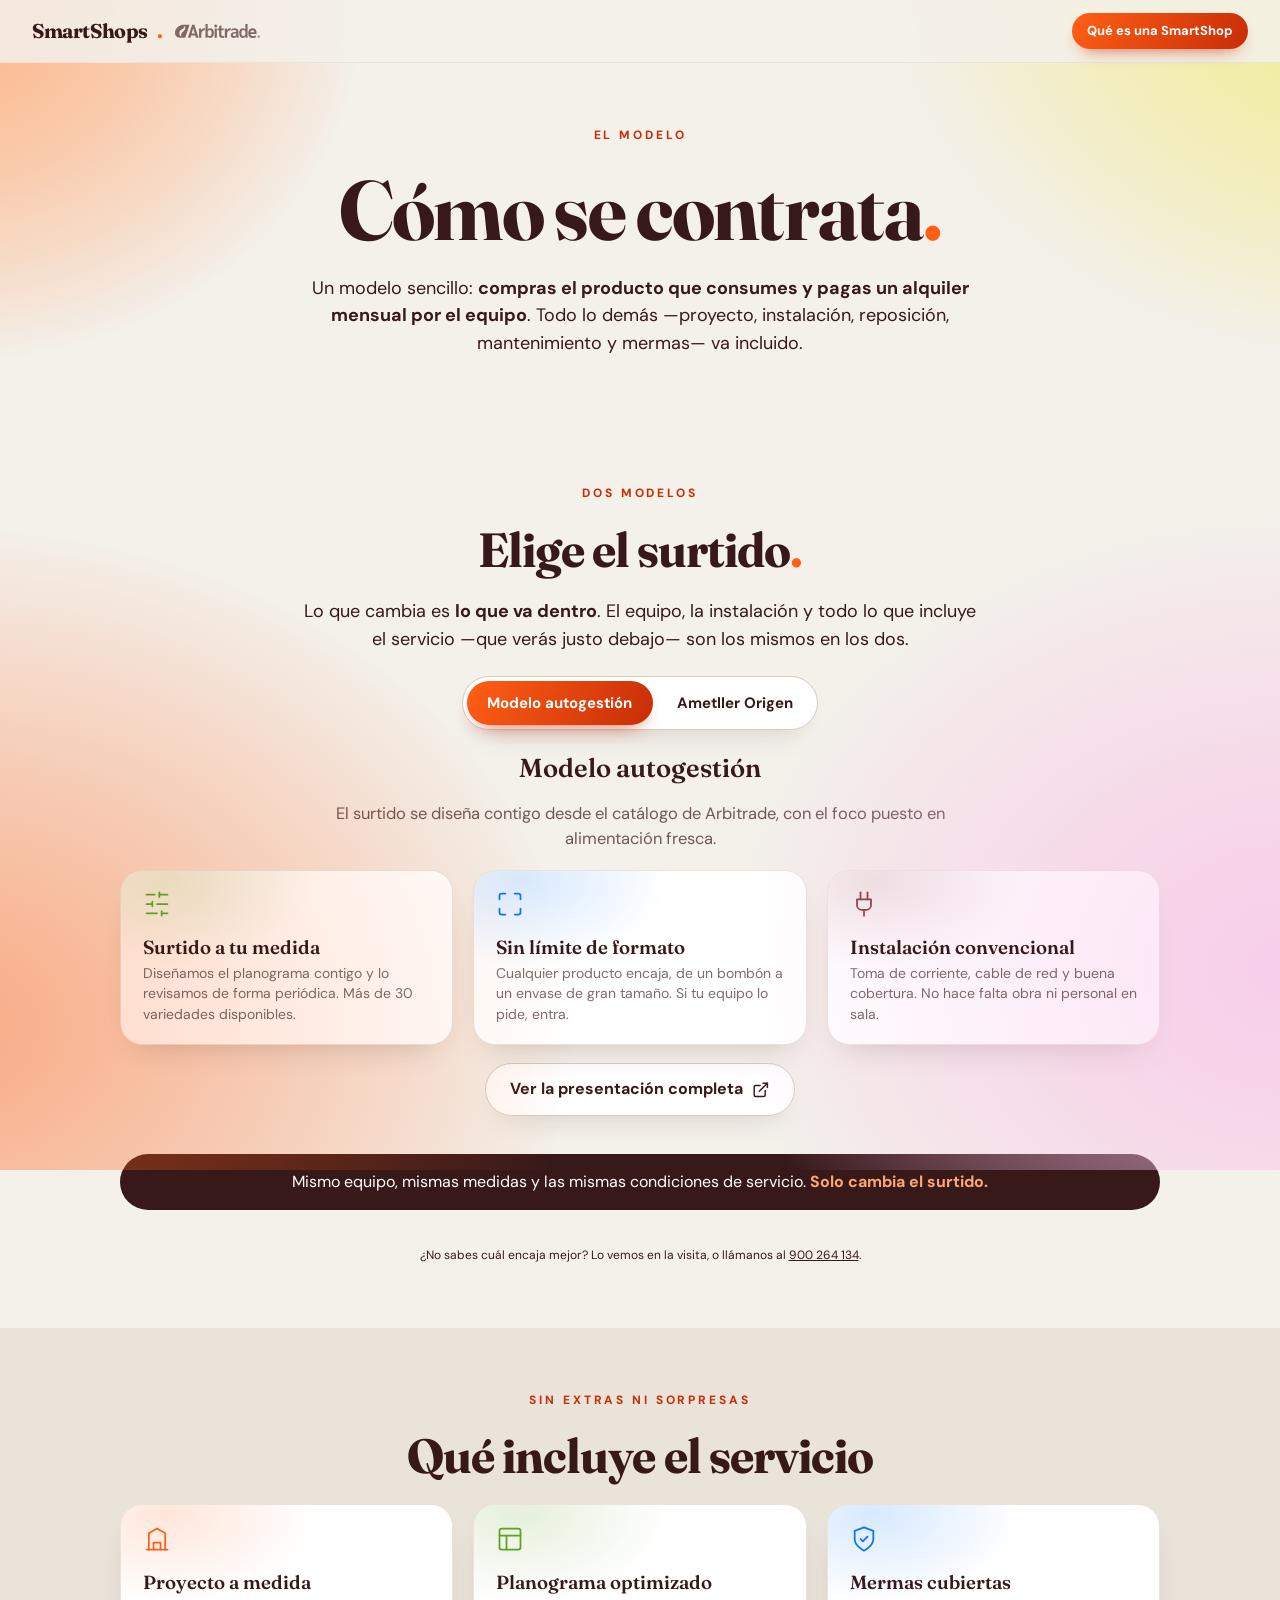
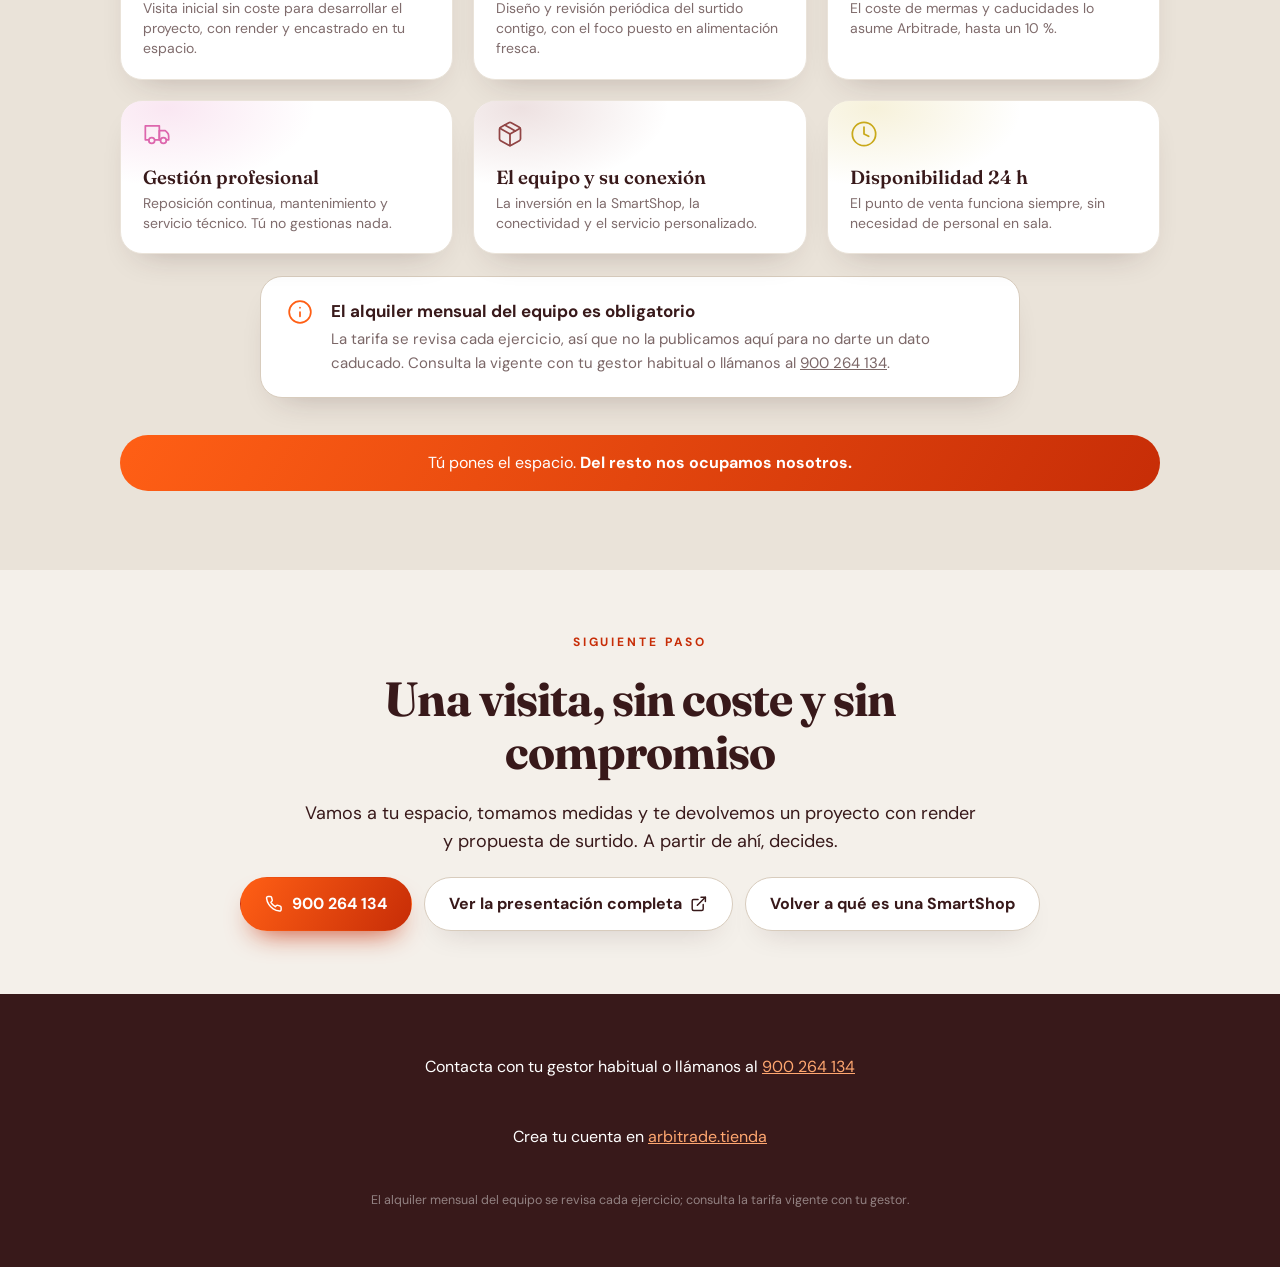
==== commit 81bd26bd: "El primer modelo se llama autogestion, no "estandar" Los dos modelos de surtido son el de autogestio" ====
--- a/como-se-contrata.html
+++ b/como-se-contrata.html
@@ -56,15 +56,15 @@
 
     <div class="modelos entra" data-modelos>
       <div class="pestanas" role="tablist" aria-label="Modelos de SmartShop">
-        <button class="pestana" type="button" role="tab" id="tab-estandar"
-                aria-controls="panel-estandar" aria-selected="true">Modelo estándar</button>
+        <button class="pestana" type="button" role="tab" id="tab-autogestion"
+                aria-controls="panel-autogestion" aria-selected="true">Modelo autogestión</button>
         <button class="pestana" type="button" role="tab" id="tab-ametller"
                 aria-controls="panel-ametller" aria-selected="false">Ametller Origen</button>
       </div>
 
-      <!-- ---- Panel: modelo estándar ---- -->
-      <div class="panel activo" id="panel-estandar" role="tabpanel" aria-labelledby="tab-estandar" tabindex="0">
-        <h3 class="panel-nombre">Modelo estándar</h3>
+      <!-- ---- Panel: modelo autogestión ---- -->
+      <div class="panel activo" id="panel-autogestion" role="tabpanel" aria-labelledby="tab-autogestion" tabindex="0">
+        <h3 class="panel-nombre">Modelo autogestión</h3>
         <p class="panel-resumen">
           El surtido se diseña contigo desde el catálogo de Arbitrade, con el foco
           puesto en alimentación fresca.
@@ -86,7 +86,7 @@
             <p class="desc">Toma de corriente, cable de red y buena cobertura. No hace falta obra ni personal en sala.</p>
           </article>
         </div>
-        <a class="btn btn-secundario" href="#" target="_blank" rel="noopener" data-presentacion="estandar">
+        <a class="btn btn-secundario" href="#" target="_blank" rel="noopener" data-presentacion="autogestion">
           <span class="etiqueta-presentacion">Ver la presentación completa</span>
           <svg viewBox="0 0 24 24" fill="none" stroke="currentColor" stroke-width="2" stroke-linecap="round" stroke-linejoin="round" aria-hidden="true"><path d="M15 3h6v6"/><path d="M10 14 21 3"/><path d="M18 13v6a2 2 0 0 1-2 2H5a2 2 0 0 1-2-2V8a2 2 0 0 1 2-2h6"/></svg>
         </a>
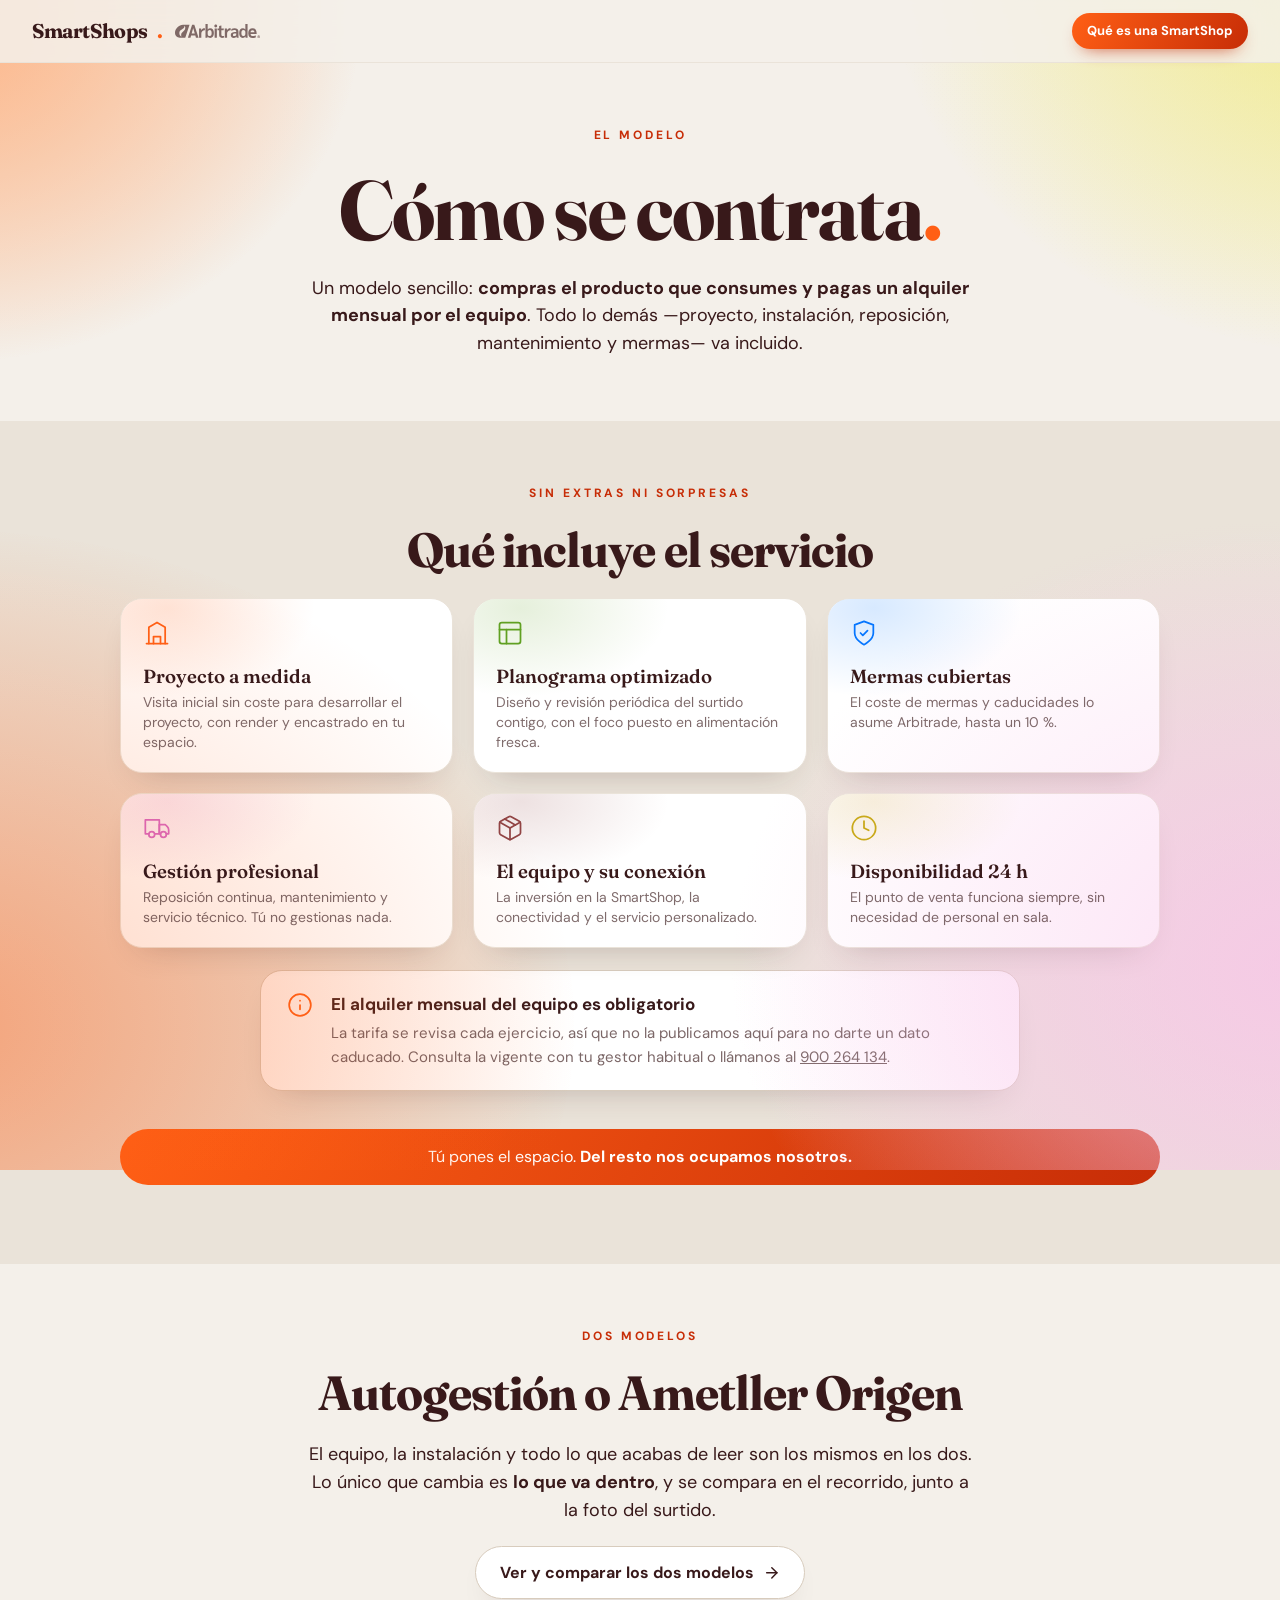
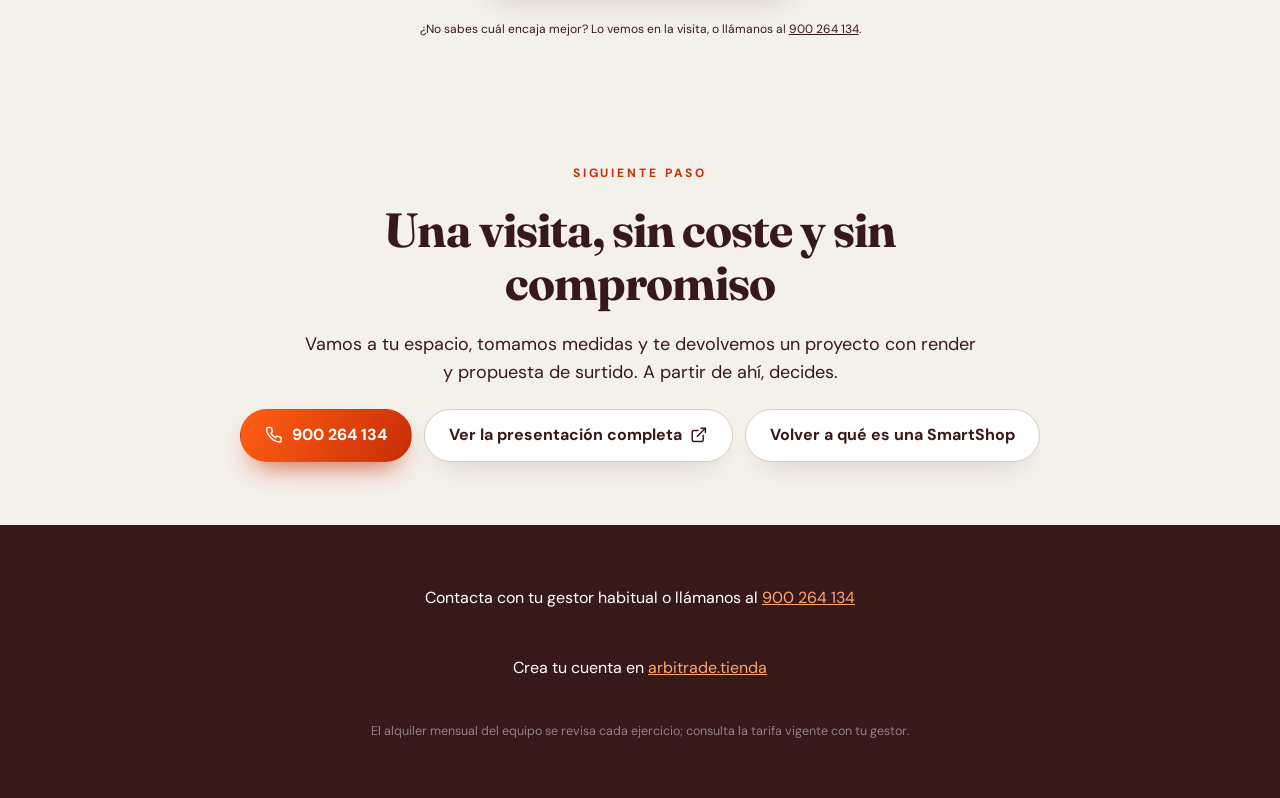
==== commit e8d46916: "Los dos modelos, dentro del recorrido Se pedian visibles desde la home sin entrar en "Como se contra" ====
--- a/como-se-contrata.html
+++ b/como-se-contrata.html
@@ -41,92 +41,6 @@
       Un modelo sencillo: <strong>compras el producto que consumes y pagas un alquiler
       mensual por el equipo</strong>. Todo lo demás —proyecto, instalación, reposición,
       mantenimiento y mermas— va incluido.
-    </p>
-  </section>
-
-  <!-- ============ LOS DOS MODELOS ============ -->
-  <section class="bloque" id="modelos">
-    <p class="kicker entra">Dos modelos</p>
-    <h2 class="titular entra">Elige el surtido<span class="punto">.</span></h2>
-    <p class="apoyo entra">
-      Lo que cambia es <strong>lo que va dentro</strong>. El equipo, la instalación
-      y todo lo que incluye el servicio —que verás justo debajo— son los mismos
-      en los dos.
-    </p>
-
-    <div class="modelos entra" data-modelos>
-      <div class="pestanas" role="tablist" aria-label="Modelos de SmartShop">
-        <button class="pestana" type="button" role="tab" id="tab-autogestion"
-                aria-controls="panel-autogestion" aria-selected="true">Modelo autogestión</button>
-        <button class="pestana" type="button" role="tab" id="tab-ametller"
-                aria-controls="panel-ametller" aria-selected="false">Ametller Origen</button>
-      </div>
-
-      <!-- ---- Panel: modelo autogestión ---- -->
-      <div class="panel activo" id="panel-autogestion" role="tabpanel" aria-labelledby="tab-autogestion" tabindex="0">
-        <h3 class="panel-nombre">Modelo autogestión</h3>
-        <p class="panel-resumen">
-          El surtido se diseña contigo desde el catálogo de Arbitrade, con el foco
-          puesto en alimentación fresca.
-        </p>
-        <div class="rejilla tres">
-          <article class="tarjeta ac-verde">
-            <div class="icono"><svg viewBox="0 0 24 24" fill="none" stroke="currentColor" stroke-width="1.5" stroke-linecap="round" stroke-linejoin="round" aria-hidden="true"><line x1="21" x2="14" y1="4" y2="4"/><line x1="10" x2="3" y1="4" y2="4"/><line x1="21" x2="12" y1="12" y2="12"/><line x1="8" x2="3" y1="12" y2="12"/><line x1="21" x2="16" y1="20" y2="20"/><line x1="12" x2="3" y1="20" y2="20"/><line x1="14" x2="14" y1="2" y2="6"/><line x1="8" x2="8" y1="10" y2="14"/><line x1="16" x2="16" y1="18" y2="22"/></svg></div>
-            <h4 class="nombre">Surtido a tu medida</h4>
-            <p class="desc">Diseñamos el planograma contigo y lo revisamos de forma periódica. Más de 30 variedades disponibles.</p>
-          </article>
-          <article class="tarjeta ac-azul">
-            <div class="icono"><svg viewBox="0 0 24 24" fill="none" stroke="currentColor" stroke-width="1.5" stroke-linecap="round" stroke-linejoin="round" aria-hidden="true"><path d="M8 3H5a2 2 0 0 0-2 2v3"/><path d="M21 8V5a2 2 0 0 0-2-2h-3"/><path d="M3 16v3a2 2 0 0 0 2 2h3"/><path d="M16 21h3a2 2 0 0 0 2-2v-3"/></svg></div>
-            <h4 class="nombre">Sin límite de formato</h4>
-            <p class="desc">Cualquier producto encaja, de un bombón a un envase de gran tamaño. Si tu equipo lo pide, entra.</p>
-          </article>
-          <article class="tarjeta ac-cafe">
-            <div class="icono"><svg viewBox="0 0 24 24" fill="none" stroke="currentColor" stroke-width="1.5" stroke-linecap="round" stroke-linejoin="round" aria-hidden="true"><path d="M12 22v-5"/><path d="M9 8V2"/><path d="M15 8V2"/><path d="M18 8v5a4 4 0 0 1-4 4h-4a4 4 0 0 1-4-4V8Z"/></svg></div>
-            <h4 class="nombre">Instalación convencional</h4>
-            <p class="desc">Toma de corriente, cable de red y buena cobertura. No hace falta obra ni personal en sala.</p>
-          </article>
-        </div>
-        <a class="btn btn-secundario" href="#" target="_blank" rel="noopener" data-presentacion="autogestion">
-          <span class="etiqueta-presentacion">Ver la presentación completa</span>
-          <svg viewBox="0 0 24 24" fill="none" stroke="currentColor" stroke-width="2" stroke-linecap="round" stroke-linejoin="round" aria-hidden="true"><path d="M15 3h6v6"/><path d="M10 14 21 3"/><path d="M18 13v6a2 2 0 0 1-2 2H5a2 2 0 0 1-2-2V8a2 2 0 0 1 2-2h6"/></svg>
-        </a>
-      </div>
-
-      <!-- ---- Panel: modelo Ametller Origen ---- -->
-      <div class="panel" id="panel-ametller" role="tabpanel" aria-labelledby="tab-ametller" tabindex="0">
-        <h3 class="panel-nombre">Ametller Origen</h3>
-        <p class="panel-resumen">
-          La misma SmartShop, con el catálogo de Ametller Origen dentro y el
-          surtido de Arbitrade completándolo.
-        </p>
-        <div class="rejilla tres">
-          <article class="tarjeta ac-verde">
-            <div class="icono"><svg viewBox="0 0 24 24" fill="none" stroke="currentColor" stroke-width="1.5" stroke-linecap="round" stroke-linejoin="round" aria-hidden="true"><path d="M11 20A7 7 0 0 1 9.8 6.1C15.5 5 17 4.48 19 2c1 2 2 4.18 2 8 0 5.5-4.78 10-10 10Z"/><path d="M2 21c0-3 1.85-5.36 5.08-6C9.5 14.52 12 13 13 12"/></svg></div>
-            <h4 class="nombre">Catálogo de Ametller</h4>
-            <p class="desc">Platos preparados, cremas, ensaladas, yogures y kéfir de Ametller Origen, junto al surtido de Arbitrade.</p>
-          </article>
-          <article class="tarjeta ac-rosa">
-            <div class="icono"><svg viewBox="0 0 24 24" fill="none" stroke="currentColor" stroke-width="1.5" stroke-linecap="round" stroke-linejoin="round" aria-hidden="true"><path d="M12.586 2.586A2 2 0 0 0 11.172 2H4a2 2 0 0 0-2 2v7.172a2 2 0 0 0 .586 1.414l8.704 8.704a2.426 2.426 0 0 0 3.42 0l6.58-6.58a2.426 2.426 0 0 0 0-3.42z"/><circle cx="7.5" cy="7.5" r=".7"/></svg></div>
-            <h4 class="nombre">Al precio de sus tiendas</h4>
-            <p class="desc">Los productos de Ametller cuestan lo mismo dentro de la SmartShop que en sus tiendas físicas.</p>
-          </article>
-          <article class="tarjeta ac-azul">
-            <div class="icono"><svg viewBox="0 0 24 24" fill="none" stroke="currentColor" stroke-width="1.5" stroke-linecap="round" stroke-linejoin="round" aria-hidden="true"><rect x="3" y="3" width="18" height="18" rx="2"/><path d="M3 9h18"/><path d="M9 9v12"/></svg></div>
-            <h4 class="nombre">Planograma conjunto</h4>
-            <p class="desc">Diseño y revisión periódica del planograma de Ametller y Arbitrade. Si no llega el cable de red, se resuelve con módem.</p>
-          </article>
-        </div>
-        <a class="btn btn-secundario" href="#" target="_blank" rel="noopener" data-presentacion="ametller">
-          <span class="etiqueta-presentacion">Ver la presentación de Ametller Origen</span>
-          <svg viewBox="0 0 24 24" fill="none" stroke="currentColor" stroke-width="2" stroke-linecap="round" stroke-linejoin="round" aria-hidden="true"><path d="M15 3h6v6"/><path d="M10 14 21 3"/><path d="M18 13v6a2 2 0 0 1-2 2H5a2 2 0 0 1-2-2V8a2 2 0 0 1 2-2h6"/></svg>
-        </a>
-      </div>
-    </div>
-
-    <p class="cinta entra">Mismo equipo, mismas medidas y las mismas condiciones de servicio. <b>Solo cambia el surtido.</b></p>
-    <p class="nota entra">
-      ¿No sabes cuál encaja mejor? Lo vemos en la visita, o llámanos al
-      <a href="tel:+34900264134" data-telefono data-tel-enlace>900 264 134</a>.
     </p>
   </section>
 
@@ -180,6 +94,30 @@
     <p class="cinta destacada entra">Tú pones el espacio. <b>Del resto nos ocupamos nosotros.</b></p>
   </section>
 
+  <!-- ============ EL SURTIDO (remite al recorrido) ============ -->
+  <!-- El selector vive ahora en la home, dentro de la pantalla del surtido.
+       Este bloque conserva el id="modelos" porque hay enlaces antiguos
+       circulando por WhatsApp que apuntan aqui. -->
+  <section class="bloque" id="modelos">
+    <p class="kicker entra">Dos modelos</p>
+    <h2 class="titular entra">Autogestión o Ametller Origen</h2>
+    <p class="apoyo entra">
+      El equipo, la instalación y todo lo que acabas de leer son los mismos en
+      los dos. Lo único que cambia es <strong>lo que va dentro</strong>, y se
+      compara en el recorrido, junto a la foto del surtido.
+    </p>
+    <div class="botones entra">
+      <a class="btn btn-secundario" href="index.html#productos">
+        Ver y comparar los dos modelos
+        <svg viewBox="0 0 24 24" fill="none" stroke="currentColor" stroke-width="2" stroke-linecap="round" stroke-linejoin="round" aria-hidden="true"><path d="M5 12h14"/><path d="m12 5 7 7-7 7"/></svg>
+      </a>
+    </div>
+    <p class="nota entra">
+      ¿No sabes cuál encaja mejor? Lo vemos en la visita, o llámanos al
+      <a href="tel:+34900264134" data-telefono data-tel-enlace>900 264 134</a>.
+    </p>
+  </section>
+
   <!-- ============ SIGUIENTE PASO ============ -->
   <section class="bloque hero">
     <p class="kicker entra">Siguiente paso</p>
--- a/assets/css/arbitrade.css
+++ b/assets/css/arbitrade.css
@@ -234,6 +234,90 @@
 .ac-rosa{--ac:var(--rosa); --ac-d:var(--rosa-d)}
 .ac-cafe{--ac:var(--cafe); --ac-d:var(--cafe-d)}
 .ac-amarillo{--ac:var(--amarillo); --ac-d:var(--cafe-d)}
+
+/* ============ SELECTOR DE MODELOS (pestanas) ============ */
+/* Compartido: vive en la pantalla del surtido del recorrido y puede
+   reutilizarse en la pagina larga. No lo metas bajo la cabecera de una
+   de las dos paginas o la otra se quedara sin estilos al limpiar. */
+.modelos{
+  width:min(1040px,94vw);
+  display:flex; flex-direction:column; align-items:center;
+  gap:clamp(16px,2.6vh,28px);
+}
+.pestanas{
+  display:inline-flex; gap:4px; padding:4px; max-width:100%;
+  background:#fff; border:1px solid var(--cream-200); border-radius:999px;
+  box-shadow:var(--sombra-s);
+}
+.pestana{
+  font-family:inherit; font-size:clamp(12.5px,1.3vw,15px); font-weight:700;
+  color:var(--ink); background:none; border:0; cursor:pointer;
+  padding:.7em 1.35em; border-radius:999px; min-height:44px; white-space:nowrap;
+  transition:background .2s, color .2s, box-shadow .2s;
+}
+.pestana[aria-selected="true"]{
+  background:linear-gradient(120deg,var(--naranja),var(--naranja-d));
+  color:#fff; box-shadow:0 10px 20px -12px rgba(199,45,7,.9);
+}
+@media (hover:hover){
+  .pestana:not([aria-selected="true"]):hover{background:var(--cream-100)}
+}
+
+.panel{
+  width:100%;
+  display:flex; flex-direction:column; align-items:center;
+  gap:clamp(12px,2vh,20px);
+}
+/* Sin JS los dos paneles se ven uno tras otro, cada uno con su nombre visible,
+   asi el contenido nunca depende del script. Con JS (clase .js en <html>) solo
+   se muestra el panel elegido, y desde el primer pintado: nada de parpadeo. */
+.js .panel{display:none}
+.js .panel.activo{display:flex}
+.panel:focus-visible{outline:2px solid var(--naranja); outline-offset:6px; border-radius:8px}
+.panel-nombre{
+  font-family:"Fraunces",Georgia,serif; font-weight:600;
+  font-variation-settings:"opsz" 40;
+  font-size:clamp(18px,2.2vw,26px); margin:0; line-height:1.2;
+}
+.panel-resumen{
+  margin:0; max-width:56ch;
+  font-size:clamp(13.5px,1.4vw,16.5px); opacity:.7; line-height:1.5;
+}
+
+/* Dentro del recorrido el nombre del modelo sobra: ya lo dice la pestana
+   activa, y una pantalla mide 100svh. Se esconde solo cuando hay JS, que es
+   cuando las pestanas funcionan; sin JS vuelve a hacer falta para distinguir
+   los dos paneles apilados. */
+.js .pantalla .panel-nombre{display:none}
+
+/* ---- Los tres puntos de cada modelo ----
+   Version compacta de las tarjetas: dentro de una pantalla del recorrido no
+   hay alto para tres .tarjeta apiladas (unos 108 px cada una frente a 38). */
+.puntos{
+  list-style:none; margin:0; padding:0;
+  width:min(620px,94vw); text-align:left;
+  display:flex; flex-direction:column; gap:clamp(6px,1.1vh,11px);
+}
+.puntos li{
+  position:relative; padding-left:19px;
+  font-size:clamp(13px,1.35vw,15.5px); line-height:1.45;
+  color:rgba(56,25,26,.68);
+}
+.puntos li::before{
+  content:""; position:absolute; left:3px; top:.6em;
+  width:7px; height:7px; border-radius:50%; background:var(--naranja);
+}
+.puntos li b{color:var(--ink); font-weight:700}
+
+@media (max-width:520px){
+  /* Los dos nombres no caben en una fila: el selector pasa a dos columnas
+     iguales a todo el ancho en vez de desbordar la pantalla. */
+  .pestanas{
+    display:grid; grid-template-columns:1fr 1fr;
+    width:min(420px,94vw); border-radius:18px;
+  }
+  .pestana{padding:.7em .6em; white-space:normal}
+}
 
 /* ============ PASOS NUMERADOS ============ */
 .pasos{
@@ -399,62 +483,10 @@
 .aviso b{display:block; font-size:clamp(14px,1.45vw,17px); margin-bottom:3px}
 .aviso span{font-size:clamp(12.5px,1.25vw,15px); opacity:.66; line-height:1.5}
 
-/* ---- Los dos modelos de surtido: pestanas ---- */
-/* La home enlaza a #modelos: sin este margen la barra fija tapa el titulo. */
+/* ---- Enlaces antiguos a #modelos (compartidos por WhatsApp antes de
+       que el selector se mudara a la home): sin este margen la barra
+       fija tapa el titulo del bloque que los recibe. ---- */
 #modelos{scroll-margin-top:var(--barra)}
-.modelos{
-  width:min(1040px,94vw);
-  display:flex; flex-direction:column; align-items:center;
-  gap:clamp(16px,2.6vh,28px);
-}
-.pestanas{
-  display:inline-flex; gap:4px; padding:4px; max-width:100%;
-  background:#fff; border:1px solid var(--cream-200); border-radius:999px;
-  box-shadow:var(--sombra-s);
-}
-.pestana{
-  font-family:inherit; font-size:clamp(12.5px,1.3vw,15px); font-weight:700;
-  color:var(--ink); background:none; border:0; cursor:pointer;
-  padding:.7em 1.35em; border-radius:999px; min-height:44px; white-space:nowrap;
-  transition:background .2s, color .2s, box-shadow .2s;
-}
-.pestana[aria-selected="true"]{
-  background:linear-gradient(120deg,var(--naranja),var(--naranja-d));
-  color:#fff; box-shadow:0 10px 20px -12px rgba(199,45,7,.9);
-}
-@media (hover:hover){
-  .pestana:not([aria-selected="true"]):hover{background:var(--cream-100)}
-}
-
-.panel{
-  width:100%;
-  display:flex; flex-direction:column; align-items:center;
-  gap:clamp(12px,2vh,20px);
-}
-/* Sin JS los dos paneles se ven uno tras otro, cada uno con su nombre visible,
-   asi el contenido nunca depende del script. Con JS (clase .js en <html>) solo
-   se muestra el panel elegido, y desde el primer pintado: nada de parpadeo. */
-.js .panel{display:none}
-.js .panel.activo{display:flex}
-.panel:focus-visible{outline:2px solid var(--naranja); outline-offset:6px; border-radius:8px}
-.panel-nombre{
-  font-family:"Fraunces",Georgia,serif; font-weight:600;
-  font-variation-settings:"opsz" 40;
-  font-size:clamp(18px,2.2vw,26px); margin:0; line-height:1.2;
-}
-.panel-resumen{
-  margin:0; max-width:56ch;
-  font-size:clamp(13.5px,1.4vw,16.5px); opacity:.7; line-height:1.5;
-}
-@media (max-width:520px){
-  /* Los dos nombres no caben en una fila: el selector pasa a dos columnas
-     iguales a todo el ancho en vez de desbordar la pantalla. */
-  .pestanas{
-    display:grid; grid-template-columns:1fr 1fr;
-    width:min(420px,94vw); border-radius:18px;
-  }
-  .pestana{padding:.7em .6em; white-space:normal}
-}
 
 /* ---- Pie ---- */
 .pie{
@@ -480,6 +512,13 @@
   .tarjeta{padding:11px 14px}
   .paso{padding:11px 14px}
   .apoyo{font-size:14px; line-height:1.45}
+  /* El selector convive con la foto de gama en una sola pantalla: aqui hay
+     que recuperar cada pixel o el boton de la presentacion se sale por abajo. */
+  .pantalla .modelos{gap:11px}
+  .pantalla .panel{gap:11px}
+  .pantalla .puntos{gap:5px}
+  .pantalla .puntos li{font-size:12.5px; line-height:1.4}
+  .pantalla .pestana{min-height:40px; padding:.55em 1em}
 }
 
 /* ============================================================
@@ -619,6 +658,16 @@
   .foto-gama{height:auto; width:min(520px,94vw); max-width:none}
 }
 
+/* La foto comparte pantalla con el selector, asi que en moviles bajos cede
+   ancho. Se encoge por ancho y no por alto a proposito: la caja mantiene la
+   proporcion 1400/869 de la imagen y no se recorta ningun producto. */
+@media (max-width:700px) and (max-height:740px){
+  .foto-gama{width:min(300px,72vw)}
+}
+@media (min-width:701px) and (max-height:740px){
+  .foto-gama{height:clamp(150px,26svh,240px)}
+}
+
 @media (max-width:820px){
   /* En pantalla estrecha, una debajo de otra y a todo el ancho: repartir las
      columnas por proporcion deja las fotos diminutas. Cada una conserva su
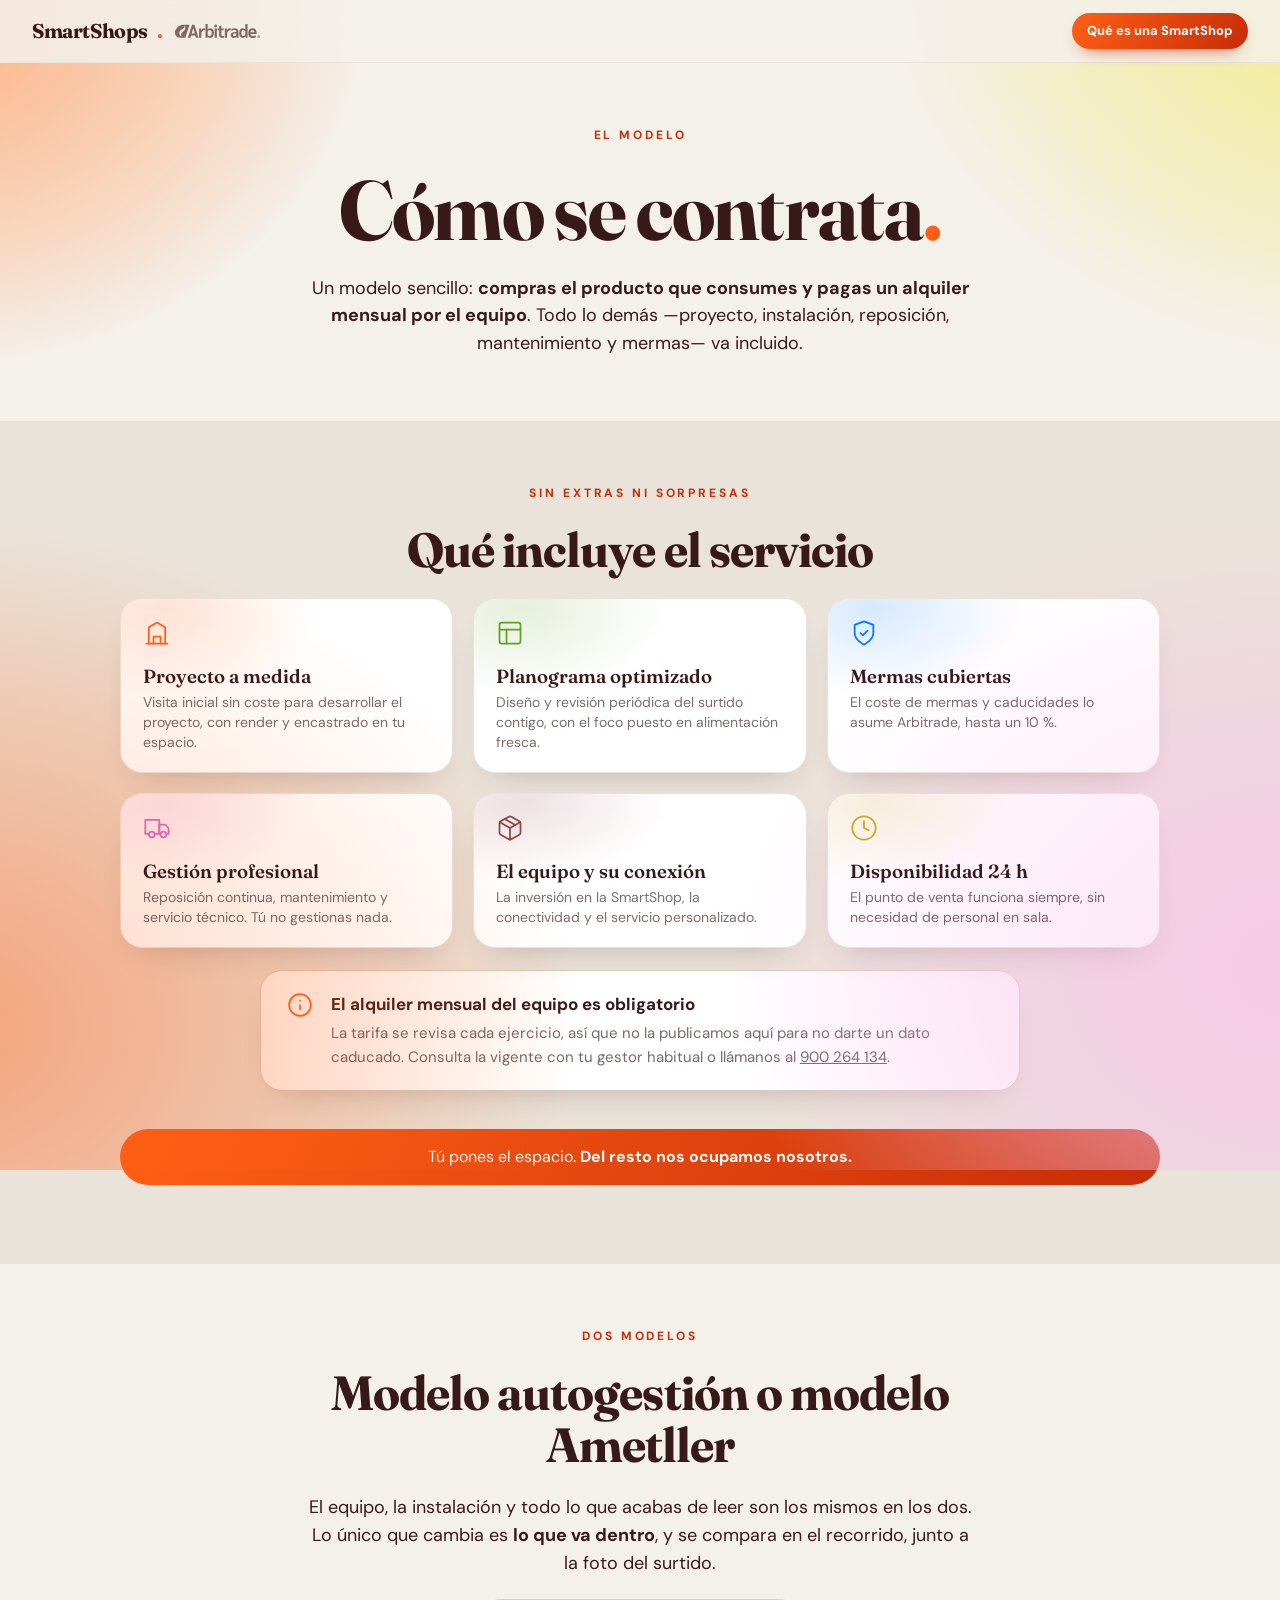
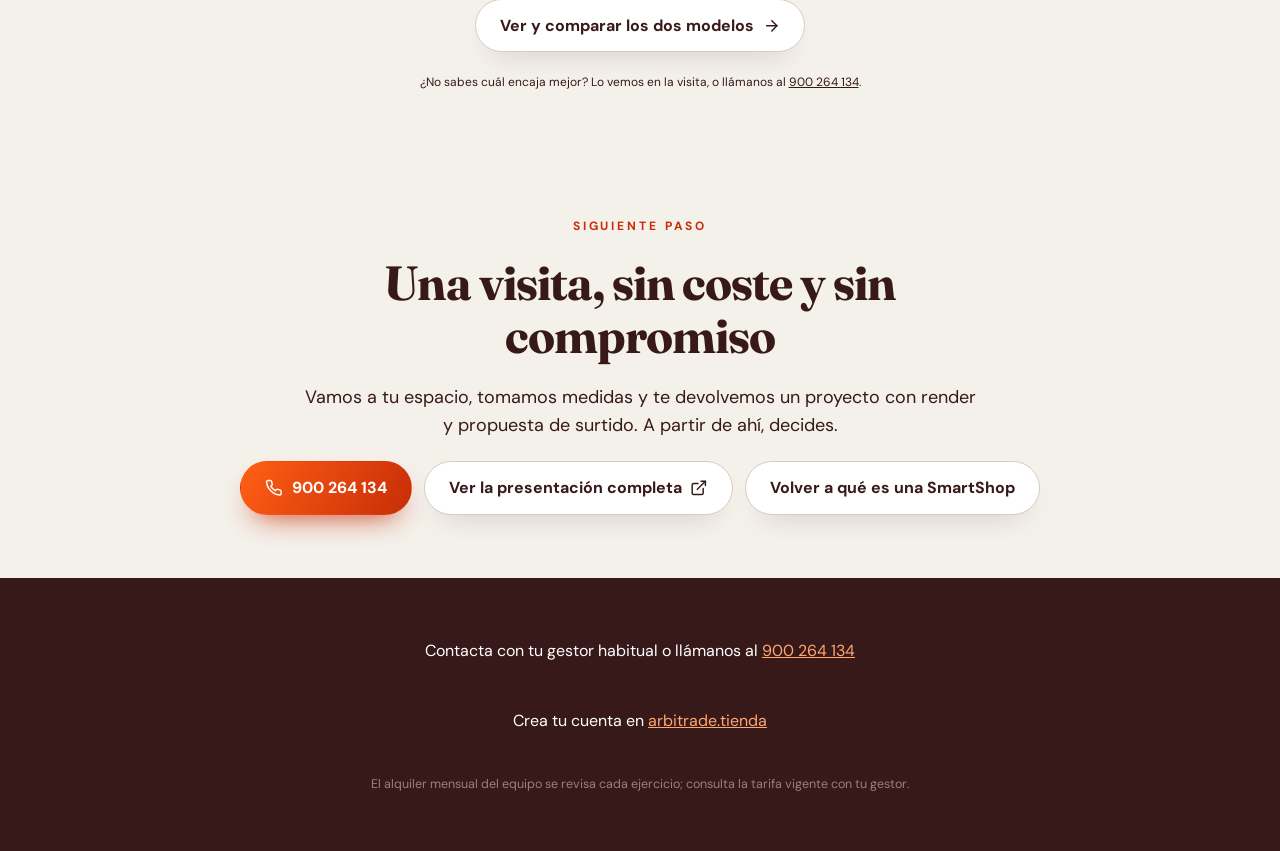
==== commit 7a926a7a: ""Modelo Ametller", en pareja con "Modelo autogestion" Los dos modelos se nombran igual en la casa. L" ====
--- a/como-se-contrata.html
+++ b/como-se-contrata.html
@@ -100,7 +100,7 @@
        circulando por WhatsApp que apuntan aqui. -->
   <section class="bloque" id="modelos">
     <p class="kicker entra">Dos modelos</p>
-    <h2 class="titular entra">Autogestión o Ametller Origen</h2>
+    <h2 class="titular entra">Modelo autogestión o modelo Ametller</h2>
     <p class="apoyo entra">
       El equipo, la instalación y todo lo que acabas de leer son los mismos en
       los dos. Lo único que cambia es <strong>lo que va dentro</strong>, y se
--- a/assets/css/arbitrade.css
+++ b/assets/css/arbitrade.css
@@ -308,6 +308,11 @@
   width:7px; height:7px; border-radius:50%; background:var(--naranja);
 }
 .puntos li b{color:var(--ink); font-weight:700}
+
+/* Esta pantalla lleva foto y selector a la vez, asi que el espaciado entre
+   bloques va mas apretado que en el resto del recorrido: si no, la flecha de
+   avance se come la nota del pie. */
+#productos{gap:clamp(10px,1.9vh,22px)}
 
 @media (max-width:520px){
   /* Los dos nombres no caben en una fila: el selector pasa a dos columnas
@@ -514,9 +519,10 @@
   .apoyo{font-size:14px; line-height:1.45}
   /* El selector convive con la foto de gama en una sola pantalla: aqui hay
      que recuperar cada pixel o el boton de la presentacion se sale por abajo. */
-  .pantalla .modelos{gap:11px}
+  #productos{gap:9px}
+  .pantalla .modelos{gap:10px}
   .pantalla .panel{gap:11px}
-  .pantalla .puntos{gap:5px}
+  .pantalla .puntos{gap:4px}
   .pantalla .puntos li{font-size:12.5px; line-height:1.4}
   .pantalla .pestana{min-height:40px; padding:.55em 1em}
 }
@@ -655,7 +661,7 @@
   /* En pantalla estrecha el ancho es el recurso escaso: si se sigue mandando
      por alto, el max-width recorta la foto por los lados y se comen productos.
      Aqui manda el ancho y el alto lo deduce la proporcion. */
-  .foto-gama{height:auto; width:min(520px,94vw); max-width:none}
+  .foto-gama{height:auto; width:min(400px,78vw); max-width:none}
 }
 
 /* La foto comparte pantalla con el selector, asi que en moviles bajos cede
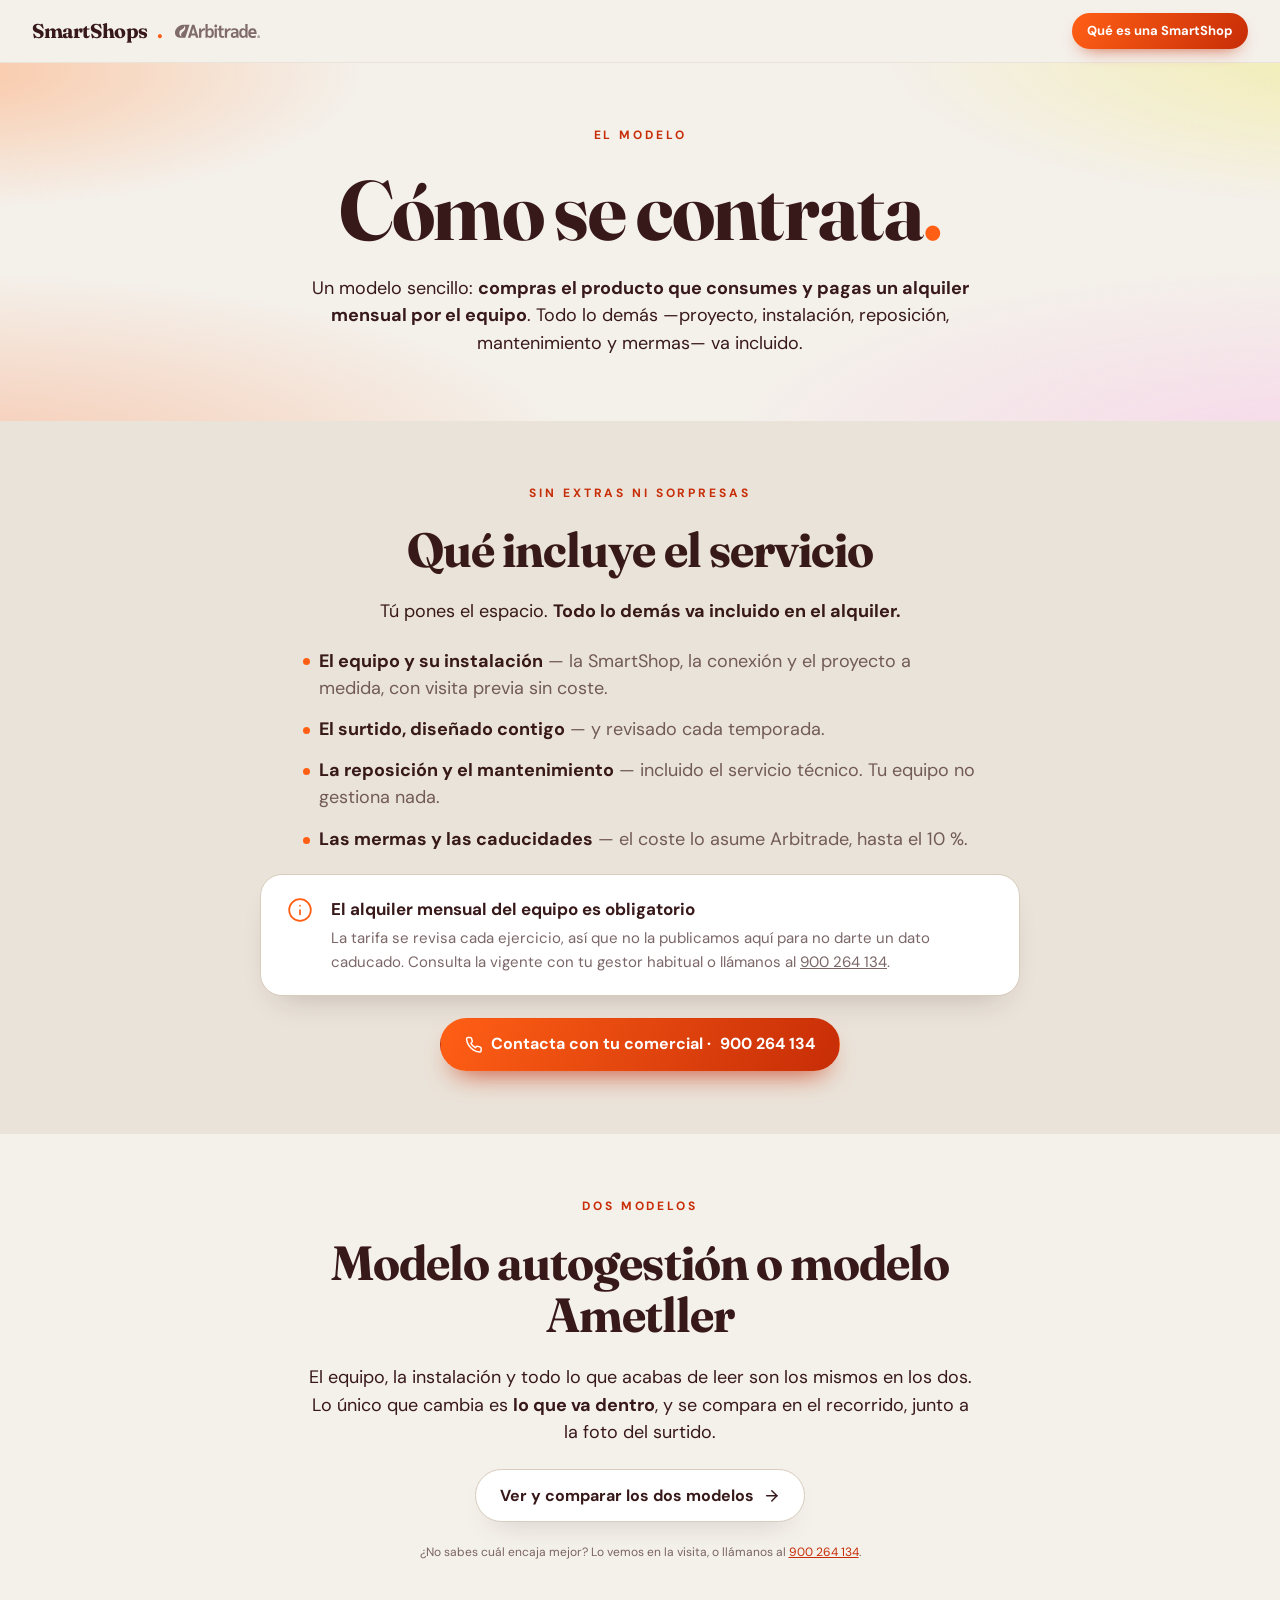
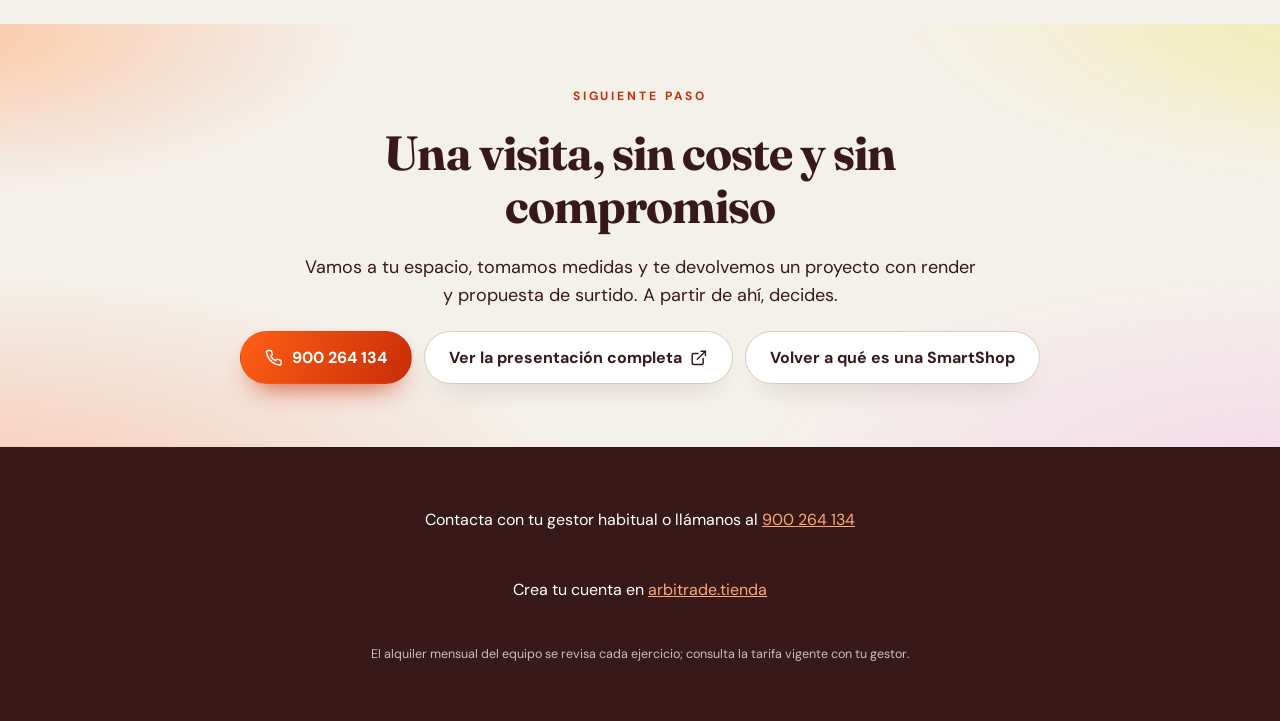
==== commit 67c53289: "Iteracion de movil: miniatura, fotos de los pasos, texto y contratacion - La miniatura de la portada" ====
--- a/como-se-contrata.html
+++ b/como-se-contrata.html
@@ -19,7 +19,19 @@
 <link rel="preconnect" href="https://fonts.gstatic.com" crossorigin>
 <link href="https://fonts.googleapis.com/css2?family=DM+Sans:wght@400;500;600;700&family=Fraunces:opsz,wght@9..144,400;9..144,600;9..144,700&display=swap" rel="stylesheet">
 <link rel="stylesheet" href="assets/css/arbitrade.css">
-<script>document.documentElement.className+=" js";</script>
+<script>
+/* La animacion de entrada solo se activa si el script principal confirma que
+   ha arrancado (clase app-ok). Si app.js no llega —404, proxy, extension— el
+   temporizador retira la clase anim a los 3 s y el contenido aparece igual.
+   La clase js gobierna la degradacion del selector y se pone siempre. */
+(function (e) {
+  e.className += " js anim";
+  setTimeout(function () {
+    if (!e.classList.contains("app-ok")) { e.classList.remove("anim"); }
+  }, 3000);
+})(document.documentElement);
+</script>
+
 </head>
 <body>
 
@@ -45,41 +57,21 @@
   </section>
 
   <!-- ============ QUÉ INCLUYE ============ -->
+  <!-- Eran seis tarjetas con su descripcion: demasiado para una pagina a la
+       que se llega ya convencido a medias. Lo fundamental cabe en una lista
+       corta, y lo siguiente que necesita el cliente es un telefono. -->
   <section class="bloque crema">
     <p class="kicker entra">Sin extras ni sorpresas</p>
     <h2 class="titular entra">Qué incluye el servicio</h2>
-    <div class="rejilla tres">
-      <article class="tarjeta ac-naranja entra">
-        <div class="icono"><svg viewBox="0 0 24 24" fill="none" stroke="currentColor" stroke-width="1.5" stroke-linecap="round" stroke-linejoin="round" aria-hidden="true"><path d="M3 21h18"/><path d="M5 21V7l7-4 7 4v14"/><path d="M9 21v-6h6v6"/></svg></div>
-        <h3 class="nombre">Proyecto a medida</h3>
-        <p class="desc">Visita inicial sin coste para desarrollar el proyecto, con render y encastrado en tu espacio.</p>
-      </article>
-      <article class="tarjeta ac-verde entra">
-        <div class="icono"><svg viewBox="0 0 24 24" fill="none" stroke="currentColor" stroke-width="1.5" stroke-linecap="round" stroke-linejoin="round" aria-hidden="true"><rect x="3" y="3" width="18" height="18" rx="2"/><path d="M3 9h18"/><path d="M9 9v12"/></svg></div>
-        <h3 class="nombre">Planograma optimizado</h3>
-        <p class="desc">Diseño y revisión periódica del surtido contigo, con el foco puesto en alimentación fresca.</p>
-      </article>
-      <article class="tarjeta ac-azul entra">
-        <div class="icono"><svg viewBox="0 0 24 24" fill="none" stroke="currentColor" stroke-width="1.5" stroke-linecap="round" stroke-linejoin="round" aria-hidden="true"><path d="M12 22s8-4 8-10V5l-8-3-8 3v7c0 6 8 10 8 10Z"/><path d="m9 12 2 2 4-4"/></svg></div>
-        <h3 class="nombre">Mermas cubiertas</h3>
-        <p class="desc">El coste de mermas y caducidades lo asume Arbitrade, hasta un 10 %.</p>
-      </article>
-      <article class="tarjeta ac-rosa entra">
-        <div class="icono"><svg viewBox="0 0 24 24" fill="none" stroke="currentColor" stroke-width="1.5" stroke-linecap="round" stroke-linejoin="round" aria-hidden="true"><path d="M10 17h4V5H2v12h3"/><path d="M20 17h2v-3.34a4 4 0 0 0-1.17-2.83L19 9h-5v8h1"/><circle cx="7.5" cy="17.5" r="2.5"/><circle cx="17.5" cy="17.5" r="2.5"/></svg></div>
-        <h3 class="nombre">Gestión profesional</h3>
-        <p class="desc">Reposición continua, mantenimiento y servicio técnico. Tú no gestionas nada.</p>
-      </article>
-      <article class="tarjeta ac-cafe entra">
-        <div class="icono"><svg viewBox="0 0 24 24" fill="none" stroke="currentColor" stroke-width="1.5" stroke-linecap="round" stroke-linejoin="round" aria-hidden="true"><path d="m7.5 4.27 9 5.15"/><path d="M21 8a2 2 0 0 0-1-1.73l-7-4a2 2 0 0 0-2 0l-7 4A2 2 0 0 0 3 8v8a2 2 0 0 0 1 1.73l7 4a2 2 0 0 0 2 0l7-4A2 2 0 0 0 21 16Z"/><path d="m3.3 7 8.7 5 8.7-5"/><path d="M12 22V12"/></svg></div>
-        <h3 class="nombre">El equipo y su conexión</h3>
-        <p class="desc">La inversión en la SmartShop, la conectividad y el servicio personalizado.</p>
-      </article>
-      <article class="tarjeta ac-amarillo entra">
-        <div class="icono"><svg viewBox="0 0 24 24" fill="none" stroke="currentColor" stroke-width="1.5" stroke-linecap="round" stroke-linejoin="round" aria-hidden="true"><circle cx="12" cy="12" r="10"/><path d="M12 6v6l4 2"/></svg></div>
-        <h3 class="nombre">Disponibilidad 24 h</h3>
-        <p class="desc">El punto de venta funciona siempre, sin necesidad de personal en sala.</p>
-      </article>
-    </div>
+    <p class="apoyo entra">
+      Tú pones el espacio. <strong>Todo lo demás va incluido en el alquiler.</strong>
+    </p>
+    <ul class="puntos grande entra">
+      <li><b>El equipo y su instalación</b> — la SmartShop, la conexión y el proyecto a medida, con visita previa sin coste.</li>
+      <li><b>El surtido, diseñado contigo</b> — y revisado cada temporada.</li>
+      <li><b>La reposición y el mantenimiento</b> — incluido el servicio técnico. Tu equipo no gestiona nada.</li>
+      <li><b>Las mermas y las caducidades</b> — el coste lo asume Arbitrade, hasta el 10 %.</li>
+    </ul>
     <div class="aviso entra">
       <div class="icono">
         <svg viewBox="0 0 24 24" fill="none" stroke="currentColor" stroke-width="1.6" stroke-linecap="round" stroke-linejoin="round" aria-hidden="true"><circle cx="12" cy="12" r="10"/><path d="M12 16v-4"/><path d="M12 8h.01"/></svg>
@@ -91,7 +83,12 @@
         <a href="tel:+34900264134" data-telefono data-tel-enlace>900 264 134</a>.</span>
       </div>
     </div>
-    <p class="cinta destacada entra">Tú pones el espacio. <b>Del resto nos ocupamos nosotros.</b></p>
+    <div class="botones entra">
+      <a class="btn btn-primario" href="tel:+34900264134" data-tel-enlace>
+        <svg viewBox="0 0 24 24" fill="none" stroke="currentColor" stroke-width="2" stroke-linecap="round" stroke-linejoin="round" aria-hidden="true"><path d="M22 16.92v3a2 2 0 0 1-2.18 2 19.79 19.79 0 0 1-8.63-3.07 19.5 19.5 0 0 1-6-6 19.79 19.79 0 0 1-3.07-8.67A2 2 0 0 1 4.11 2h3a2 2 0 0 1 2 1.72c.13.96.36 1.9.7 2.81a2 2 0 0 1-.45 2.11L8.09 9.91a16 16 0 0 0 6 6l1.27-1.27a2 2 0 0 1 2.11-.45c.9.34 1.85.57 2.81.7A2 2 0 0 1 22 16.92Z"/></svg>
+        Contacta con tu comercial · <span data-telefono>900 264 134</span>
+      </a>
+    </div>
   </section>
 
   <!-- ============ EL SURTIDO (remite al recorrido) ============ -->
--- a/assets/css/arbitrade.css
+++ b/assets/css/arbitrade.css
@@ -83,6 +83,9 @@
   height:100vh; height:100svh;
   overflow-y:auto; overflow-x:hidden;
   scroll-snap-type:y mandatory;
+  /* Sin esto, al tabular a un elemento de otra pantalla el snap lo reencaja y
+     puede dejarlo debajo de la barra fija. */
+  scroll-padding-block-start:calc(var(--barra) + 8px);
   scroll-behavior:smooth;
   scrollbar-width:none;
 }
@@ -129,15 +132,22 @@
   max-width:56ch; line-height:1.55;
 }
 .apoyo strong{opacity:1; font-weight:700}
+/* Atenuado con color y no con opacity: opacity crea un grupo y un hijo no
+   puede recuperarla, asi que el enlace del telefono heredaba 2,72:1. Con
+   color, el <a> vuelve a tinta plena. */
 .nota{
-  font-size:clamp(10px,1.05vw,12px); opacity:.45; margin:0;
+  font-size:clamp(10px,1.05vw,12px); color:rgba(56,25,26,.65); margin:0;
   max-width:64ch; line-height:1.45;
 }
+.nota a{color:var(--naranja-d); text-decoration:underline}
 
 /* ============ HERO (gradiente de marca) ============ */
 /* El recorte se limita al hero: es lo unico que necesita contener su
    degradado. En el resto de pantallas recortaria contenido que no quepa. */
-.hero{overflow:hidden}
+/* position:relative es imprescindible: .pantalla lo trae, pero .bloque no, y
+   sin el el ::before se ancla al bloque contenedor inicial. En la pagina
+   larga eso dejaba la pantalla de cierre en crema plano. */
+.hero{position:relative; overflow:hidden; isolation:isolate}
 .hero::before{
   content:""; position:absolute; inset:-30%; z-index:0; pointer-events:none;
   background:
@@ -176,11 +186,14 @@
   position:absolute; left:50%; bottom:clamp(14px,2.4vh,26px); transform:translateX(-50%);
   z-index:2; width:44px; height:44px; border-radius:50%;
   display:grid; place-items:center; cursor:pointer;
-  background:none; border:0; padding:0; color:var(--naranja);
+  background:none; border:0; padding:0;
+  /* --naranja sobre crema da 2,68:1 y el chevron es lo unico que identifica
+     el control: WCAG 1.4.11 pide 3:1. El oscuro da 4,86:1. */
+  color:var(--naranja-d);
   animation:latido 2.6s ease-in-out infinite;
 }
 .avanzar svg{height:26px; width:26px}
-.avanzar:hover{color:var(--naranja-d)}
+.avanzar:hover{color:var(--cafe-d)}
 
 /* ============ TARJETAS ============ */
 .rejilla{
@@ -220,8 +233,10 @@
 @media (hover:hover){
   .tarjeta:hover{
     transform:translateY(-5px); box-shadow:var(--sombra-l);
-    background:radial-gradient(80% 90% at 22% 18%, var(--ac), transparent 70%),
-               linear-gradient(160deg, var(--ac), var(--ac-d));
+    /* Sobre el acento claro el texto blanco se quedaba en 2,3-3,2:1 (la
+       tarjeta amarilla era ilegible). Con el tono oscuro va de 5,5 a 9,9:1. */
+    background:radial-gradient(80% 90% at 22% 18%, var(--ac-d), transparent 70%),
+               linear-gradient(160deg, var(--ac-d), var(--ac-d));
   }
   .tarjeta:hover .icono,.tarjeta:hover .nombre{color:#fff}
   .tarjeta:hover .desc{color:rgba(255,255,255,.86); opacity:1}
@@ -377,14 +392,15 @@
   grid-template-columns:var(--columnas,repeat(3,1fr));
   align-items:start; width:min(1240px,94vw);
 }
-.galeria figure{
-  margin:0; border-radius:18px; overflow:hidden; background:var(--cream-100);
+.galeria figure,.galeria .pieza{
+  margin:0; padding:0; display:block; width:100%;
+  border-radius:18px; overflow:hidden; background:var(--cream-100);
   aspect-ratio:var(--proporcion,4/3);
   box-shadow:var(--sombra-m); cursor:zoom-in;
   border:1px solid var(--cream-100);
 }
 .galeria img{width:100%; height:100%; object-fit:cover; transition:transform .35s}
-@media (hover:hover){.galeria figure:hover img{transform:scale(1.05)}}
+@media (hover:hover){.galeria figure:hover img,.galeria .pieza:hover img{transform:scale(1.05)}}
 
 /* Marcador mientras no hay foto real */
 .hueco{
@@ -430,16 +446,22 @@
 /* El contenido es visible por defecto. Solo se oculta para animarlo cuando hay
    JS (clase .js en <html>), asi nunca queda una pantalla en blanco si el script
    no carga. */
-.js .entra{opacity:0; transform:translateY(18px); transition:opacity .55s ease, transform .55s ease}
-.js .entra.visible{opacity:1; transform:none}
+.js.anim .entra{opacity:0; transform:translateY(18px); transition:opacity .55s ease, transform .55s ease}
+.js.anim .entra.visible{opacity:1; transform:none}
 .entra:nth-child(2){transition-delay:.06s}
 .entra:nth-child(3){transition-delay:.12s}
 .entra:nth-child(4){transition-delay:.18s}
 .entra:nth-child(5){transition-delay:.24s}
+.entra:nth-child(6){transition-delay:.30s}
+.entra:nth-child(7){transition-delay:.36s}
+.entra:nth-child(8){transition-delay:.42s}
 
 @media (prefers-reduced-motion:reduce){
   *,*::before,*::after{animation:none!important; transition:none!important}
-  .entra{opacity:1; transform:none}
+  /* Misma especificidad que la regla que esconde, y despues en el archivo:
+     gana por orden. Con .entra a secas perdia siempre y quien pide movimiento
+     reducido se quedaba con todo el contenido invisible. */
+  .js.anim .entra{opacity:1; transform:none}
   .deck{scroll-behavior:auto}
 }
 
@@ -500,14 +522,16 @@
   display:flex; flex-direction:column; align-items:center; gap:14px;
 }
 .pie a{color:var(--naranja-l)}
-.pie .legal{font-size:clamp(10.5px,1.05vw,12.5px); opacity:.45; max-width:70ch; line-height:1.5}
+.pie .legal{font-size:clamp(10.5px,1.05vw,12.5px); color:rgba(255,255,255,.72); max-width:70ch; line-height:1.5}
 
 /* ============================================================
    MOVILES BAJOS (iPhone SE y similares)
    Compacta espaciados para que cada pantalla quepa entera y el
    recorrido siga leyendose como un pase de diapositivas.
    ============================================================ */
-@media (max-height:740px){
+@media (max-height:740px) and (max-width:900px){
+  /* Solo moviles bajos: en un portatil de 1366x768 esto metia tipografia de
+     escritorio con ritmo de movil, y ademas pisaba la rejilla de abajo. */
   .pantalla{
     padding-top:calc(var(--barra) + 14px);
     padding-bottom:60px;
@@ -591,7 +615,6 @@
 @media (max-width:560px){
   /* En movil las imagenes compiten con el texto por el alto de pantalla:
      se recortan un poco para que cada seccion siga cabiendo de una pasada. */
-  .paso .foto{width:48px; border-radius:12px}
 }
 
 /* --- Video vertical (Shorts) como columna de medios --- */
@@ -675,13 +698,235 @@
 }
 
 @media (max-width:820px){
-  /* En pantalla estrecha, una debajo de otra y a todo el ancho: repartir las
-     columnas por proporcion deja las fotos diminutas. Cada una conserva su
-     forma gracias a --proporcion. */
-  .galeria{grid-template-columns:1fr; width:min(560px,94vw); justify-items:center}
-  /* La foto vertical a todo el ancho se va a 454 px de alto y desborda la
-     pantalla. Se le pone techo: recorta cielo y suelo, que es el recorte
-     natural de una foto de sala. Al llevar proporcion propia no se recorta:
-     se encoge, por eso la rejilla centra las piezas. */
-  .galeria figure{max-height:min(34svh,290px)}
-}
+  /* Tres fotos apiladas suman mas de 1000 px: en un movil de 812 solo se veia
+     una y media, y debajo del corte quedaba justo la prueba social. En tira
+     horizontal caben las tres a la misma altura, se pasan con el dedo y
+     ninguna se recorta: cada una deduce su ancho de su proporcion. */
+  .galeria{
+    display:flex; overflow-x:auto; scroll-snap-type:x mandatory;
+    gap:10px; width:min(560px,94vw); scrollbar-width:none;
+  }
+  .galeria::-webkit-scrollbar{display:none}
+  .galeria figure,.galeria .pieza{
+    flex:0 0 auto; scroll-snap-align:center;
+    max-height:none; height:min(34svh,290px);
+    width:auto; max-width:none;
+  }
+}
+
+/* ============================================================
+   LA PANTALLA DEL SURTIDO EN PORTATIL
+   Medida a 1366x768: 965 px de contenido en 768 de alto. Se calibro al pixel
+   para 375x812 y en escritorio los clamp suben al maximo, asi que el
+   presupuesto se rompe y el selector se sale por abajo — justo el caso de
+   proyectarla en una reunion. Aqui sobra ancho y falta alto: la foto y el
+   selector se ponen uno al lado del otro en vez de apilarse.
+   ============================================================ */
+@media (min-width:1000px) and (max-height:940px){
+  #productos{
+    display:grid; align-content:center; justify-items:center;
+    grid-template-columns:auto minmax(0,540px);
+    column-gap:clamp(24px,3vw,48px);
+    row-gap:clamp(6px,1.2vh,14px);
+  }
+  #productos > .kicker,
+  #productos > .titular,
+  #productos > .apoyo,
+  #productos > .nota{grid-column:1 / -1}
+  #productos > .apoyo{max-width:70ch}
+  #productos > .foto-gama{
+    grid-column:1; align-self:center;
+    height:clamp(190px,32svh,300px);
+  }
+  #productos > .modelos{grid-column:2; align-self:center; width:100%}
+}
+
+/* ============================================================
+   PORTATILES BAJOS (1366x768 y similares)
+   Habia compactacion para el iPhone SE pero ninguna para un portatil: a 768
+   de alto, los 146 px de relleno vertical y las separaciones de 20 px dejaban
+   cuatro pantallas por encima del viewport. Mismo criterio que en movil, con
+   los valores de escritorio.
+   ============================================================ */
+@media (min-width:901px) and (max-height:820px){
+  .pantalla{
+    padding-top:calc(var(--barra) + 12px);
+    padding-bottom:38px;
+    gap:clamp(10px,1.5vh,18px);
+  }
+  .rejilla,.pasos,.galeria{gap:clamp(8px,1.2vh,14px)}
+  .tarjeta{padding:12px 16px}
+  .paso{padding:10px 14px}
+  /* La foto del equipo es lo que desborda "Que es": manda el alto y el ancho
+     lo deduce su proporcion, asi no se recorta. */
+  #que-es .duo-foto img{height:min(38svh,300px)}
+}
+
+/* ============================================================
+   FOCO VISIBLE
+   Solo habia :focus-visible en .panel. El resto dependia del anillo por
+   defecto del navegador, que sobre el degradado naranja de las pestañas y de
+   los botones primarios es distinto en cada uno y a veces no se ve.
+   ============================================================ */
+:is(a,button,[tabindex]):focus-visible{
+  outline:3px solid var(--naranja-d);
+  outline-offset:3px;
+  border-radius:6px;
+}
+.visor .cerrar:focus-visible{outline-color:#fff}
+/* Recibe el foco por programa al avanzar de pantalla, nunca con el tabulador:
+   dibujar un recuadro de pantalla completa seria ruido. */
+.pantalla:focus{outline:none}
+
+/* El cierre del recorrido conserva la escala del h1 aunque ahora sea un h2:
+   dos <h1> en la misma pagina rompen el resumen de encabezados del lector. */
+h2.titular.grande{
+  font-size:clamp(34px,7vw,84px); max-width:15ch;
+  font-variation-settings:"opsz" 96;
+}
+
+/* La pista de deslizar solo tiene sentido donde la galeria es una tira. */
+.solo-tira{display:none}
+@media (max-width:820px){ .solo-tira{display:inline} }
+
+/* ============================================================
+   EL VIDEO DE LA PORTADA
+   Sustituye a la foto fija: es lo primero que ve quien abre el enlace. Es un
+   Short vertical, asi que manda el alto y el ancho lo deduce la proporcion.
+   ============================================================ */
+.portada-media{display:flex; justify-content:center; align-items:center; margin:0}
+#portada .video{
+  aspect-ratio:9/16;
+  height:clamp(190px,34svh,380px);
+  width:auto;
+}
+@media (max-height:740px){ #portada .video{height:clamp(170px,30svh,300px)} }
+
+/* ============================================================
+   VISOR DE VIDEO A PANTALLA COMPLETA
+   En un movil, un Short dentro de su marco mide poco mas de 200 px de ancho.
+   Al pulsarlo se abre aqui, ocupando la pantalla, con una X para cerrar.
+   ============================================================ */
+.visor-video{padding:0}
+.visor-video .marco-video{
+  width:100%; height:100%;
+  display:grid; place-items:center;
+}
+.visor-video iframe{
+  width:100%; height:100%; border:0; display:block;
+  max-width:calc(100vh * 9 / 16);   /* un Short no se estira a lo ancho */
+}
+.visor-video.horizontal iframe{
+  max-width:100vw; max-height:calc(100vw * 9 / 16);
+  height:auto; aspect-ratio:16/9;
+}
+/* La X va por encima del reproductor y con fondo propio: sobre el video negro
+   de YouTube, una X translucida no se distingue. */
+.visor-video .cerrar{
+  z-index:2; background:rgba(0,0,0,.55);
+  border:1px solid rgba(255,255,255,.35);
+}
+@media (min-width:821px){
+  /* En escritorio el visor deja aire alrededor; en movil va a sangre. */
+  .visor-video{padding:clamp(24px,5vh,64px)}
+  .visor-video iframe{border-radius:14px}
+}
+
+/* ============================================================
+   TIPOGRAFIA EN MOVIL
+   Menos texto y mas grande. En un telefono, a un brazo de distancia, 11 o 12 px
+   no se leen: se saltan. El recorte de texto de las pantallas es lo que paga
+   este aumento, asi que si se vuelve a alargar un parrafo hay que medir.
+   Los selectores repiten el contexto (#beneficios, .pantalla) porque las reglas
+   que bajaban el tamano lo llevaban, y sin el no las ganarian.
+   ============================================================ */
+@media (max-width:820px){
+  .kicker{font-size:10.5px}
+  .apoyo{font-size:16.5px; line-height:1.5}
+  .tarjeta .nombre,#beneficios .tarjeta .nombre{font-size:15.5px}
+  .tarjeta .desc,#beneficios .tarjeta .desc{font-size:14px; line-height:1.4}
+  .paso b{font-size:16.5px}
+  .paso span{font-size:14.5px; line-height:1.45}
+  .puntos li,.pantalla .puntos li{font-size:14.5px; line-height:1.4}
+  .panel-resumen{font-size:15px}
+  .cinta{font-size:14px}
+  .nota{font-size:11.5px; line-height:1.4}
+  .aviso b{font-size:15.5px}
+  .aviso span{font-size:14px}
+  .btn{font-size:14.5px}
+}
+/* En un movil bajo el aumento se modera: ahi el alto manda sobre el tamano. */
+@media (max-width:820px) and (max-height:700px){
+  .apoyo{font-size:15px}
+  .puntos li,.pantalla .puntos li{font-size:13.5px}
+  .tarjeta .desc,#beneficios .tarjeta .desc{font-size:13px}
+}
+
+/* El texto mas grande de movil se paga con las fotos, no volviendo a
+   encogerlo: son las dos pantallas que se pasaban al subir los tamanos. */
+@media (max-width:820px){
+  #que-es .duo-foto img{height:min(15svh,150px)}
+  #productos .foto-gama{width:min(340px,68vw)}
+}
+
+/* La foto del lobby vuelve a la columna de medios de "Que aporta", donde
+   estaba el Short antes de subir a la portada. En escritorio va al lado de las
+   tarjetas y no cuesta alto; en movil el .duo se apila y esa pantalla, que cabe
+   al pixel, se desbordaria unos 200 px. Por eso ahi no se muestra: con
+   loading="lazy" ni siquiera se descarga. */
+@media (max-width:820px){
+  #beneficios .duo-foto{display:none}
+}
+
+/* ============================================================
+   ITERACION: miniatura mayor, pasos con foto a sangre, texto mas grande
+   ============================================================ */
+
+/* --- La miniatura de la portada era de 155 px de ancho: se veia diminuta.
+       El alto extra sale de apretar las separaciones de esa pantalla. --- */
+#portada{gap:clamp(10px,1.7vh,22px)}
+#portada .video{height:clamp(240px,44svh,430px)}
+@media (max-height:740px){ #portada .video{height:clamp(200px,38svh,320px)} }
+
+/* --- Los pasos: la foto ocupaba 48 px dentro de una tarjeta de 110 y se
+       perdia. Ahora la tarjeta no tiene relleno propio y la foto va a sangre,
+       de borde a borde del rectangulo blanco. --- */
+.paso{
+  align-items:stretch; gap:0;
+  padding:0; overflow:hidden;
+}
+.paso .foto{
+  flex:none; width:clamp(104px,30vw,150px);
+  aspect-ratio:auto; height:auto; align-self:stretch;
+  border-radius:0;
+}
+.paso .num{align-self:center; padding-left:clamp(12px,3vw,20px)}
+.paso > div:last-child{
+  padding:clamp(12px,1.8vh,18px) clamp(14px,2.4vw,22px)
+          clamp(12px,1.8vh,18px) clamp(10px,1.6vw,14px);
+}
+
+/* --- Segunda subida de tamano en movil. La anterior se quedo corta. --- */
+@media (max-width:820px){
+  .apoyo{font-size:17.5px; line-height:1.45}
+  .tarjeta .nombre,#beneficios .tarjeta .nombre{font-size:16.5px}
+  .tarjeta .desc,#beneficios .tarjeta .desc{font-size:15px; line-height:1.4}
+  .paso b{font-size:18px}
+  .paso span{font-size:15.5px; line-height:1.4}
+  .puntos li,.pantalla .puntos li{font-size:15.5px; line-height:1.4}
+  .cinta{font-size:15px}
+  .nota{font-size:12.5px}
+  .btn{font-size:15.5px}
+}
+@media (max-width:820px) and (max-height:700px){
+  .apoyo{font-size:16px}
+  .puntos li,.pantalla .puntos li{font-size:14.5px}
+  .tarjeta .desc,#beneficios .tarjeta .desc{font-size:14px}
+  .paso b{font-size:16.5px}
+  .paso span{font-size:14.5px}
+}
+
+/* La lista de "Que incluye" no vive en una pantalla apretada como la de los
+   modelos: puede respirar. */
+.puntos.grande{width:min(680px,94vw); gap:clamp(10px,1.6vh,16px)}
+.puntos.grande li{font-size:clamp(15.5px,1.5vw,18px); line-height:1.5}
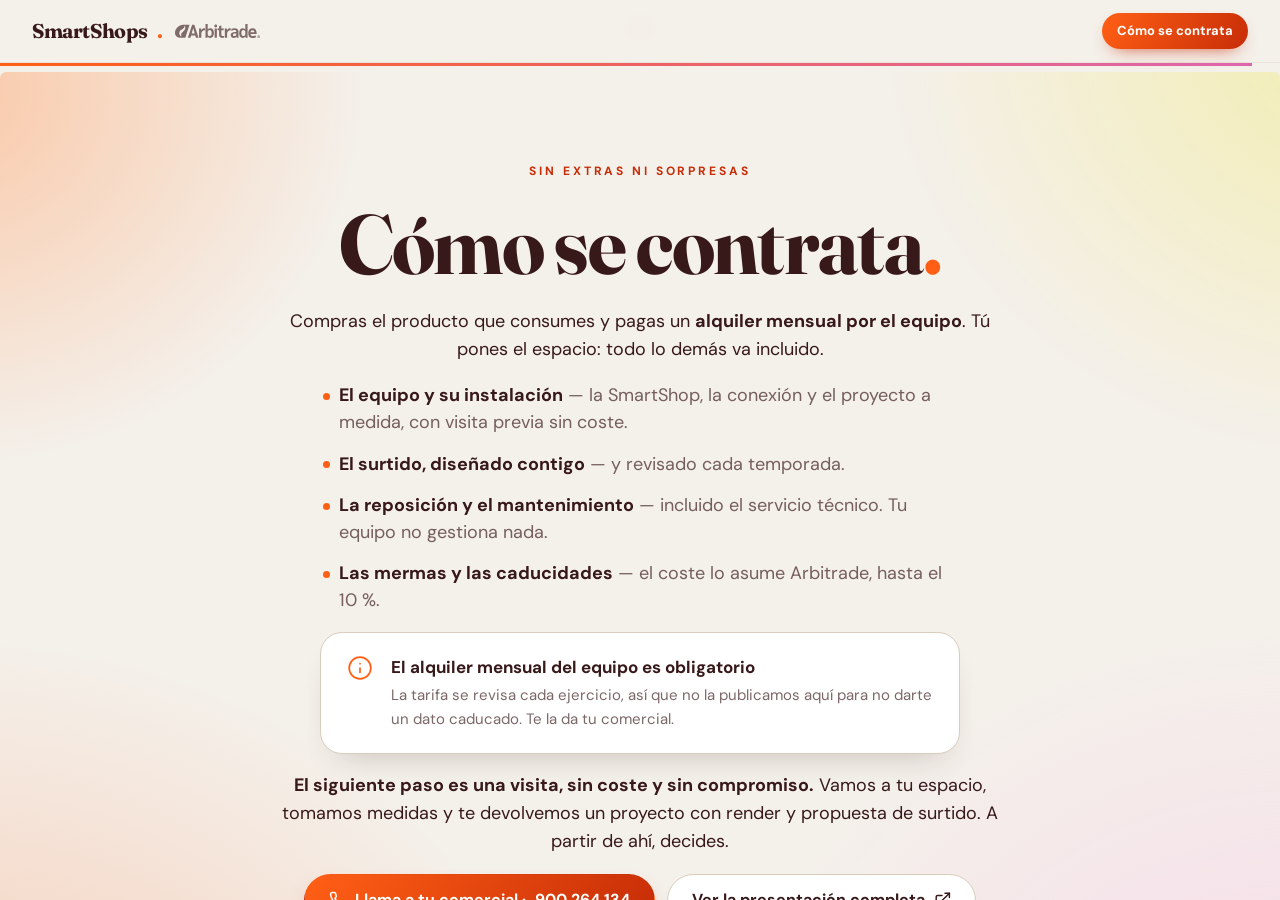
==== commit b659cae8: "Una sola pagina: la contratacion baja al final del recorrido El ultimo bloque dejaba de explicar y m" ====
--- a/como-se-contrata.html
+++ b/como-se-contrata.html
@@ -2,150 +2,35 @@
 <html lang="es">
 <head>
 <meta charset="utf-8">
-<meta name="viewport" content="width=device-width, initial-scale=1, viewport-fit=cover">
+<meta name="viewport" content="width=device-width, initial-scale=1">
 <title>Cómo se contrata una SmartShop — Arbitrade</title>
-<meta name="description" content="Qué incluye el servicio SmartShops de Arbitrade: proyecto a medida, planograma optimizado, mermas cubiertas, gestión y reposición profesional.">
-<meta name="theme-color" content="#F4F0EA">
-
-<meta property="og:url" content="https://bprats-prog.github.io/smartshop-landing/como-se-contrata.html">
-<meta property="og:type" content="website">
-<meta property="og:title" content="Cómo se contrata una SmartShop">
-<meta property="og:description" content="Venta de producto más alquiler mensual del equipo, con proyecto a medida, planograma optimizado y mermas cubiertas.">
-<meta property="og:locale" content="es_ES">
-<meta property="og:image" content="https://bprats-prog.github.io/smartshop-landing/assets/img/pv-fila-smartshops.jpg">
-<meta name="twitter:card" content="summary_large_image">
-
-<link rel="preconnect" href="https://fonts.googleapis.com">
-<link rel="preconnect" href="https://fonts.gstatic.com" crossorigin>
-<link href="https://fonts.googleapis.com/css2?family=DM+Sans:wght@400;500;600;700&family=Fraunces:opsz,wght@9..144,400;9..144,600;9..144,700&display=swap" rel="stylesheet">
-<link rel="stylesheet" href="assets/css/arbitrade.css">
+<!-- Esta pagina ya no existe como tal: su contenido vive al final del recorrido.
+     Se conserva redirigiendo porque hay enlaces circulando por WhatsApp, tanto a
+     la pagina como al fragmento #modelos, que ahora es la pantalla del surtido. -->
+<link rel="canonical" href="https://bprats-prog.github.io/smartshop-landing/">
+<meta name="robots" content="noindex">
+<meta http-equiv="refresh" content="0; url=index.html#siguiente">
 <script>
-/* La animacion de entrada solo se activa si el script principal confirma que
-   ha arrancado (clase app-ok). Si app.js no llega —404, proxy, extension— el
-   temporizador retira la clase anim a los 3 s y el contenido aparece igual.
-   La clase js gobierna la degradacion del selector y se pone siempre. */
-(function (e) {
-  e.className += " js anim";
-  setTimeout(function () {
-    if (!e.classList.contains("app-ok")) { e.classList.remove("anim"); }
-  }, 3000);
-})(document.documentElement);
+/* El fragmento decide el destino: quien venia a ver los modelos aterriza en la
+   pantalla del surtido, y el resto en el bloque de contratacion. */
+(function () {
+  var destino = location.hash === "#modelos" ? "index.html#productos" : "index.html#siguiente";
+  location.replace(destino);
+})();
 </script>
-
+<style>
+  body{
+    margin:0; min-height:100vh; display:grid; place-items:center;
+    font-family:"DM Sans",-apple-system,BlinkMacSystemFont,"Segoe UI",Roboto,sans-serif;
+    background:#F4F0EA; color:#38191A; text-align:center; padding:24px;
+  }
+  a{color:#C72D07}
+</style>
 </head>
 <body>
-
-<header class="barra">
-  <a class="marca" href="index.html">
-    SmartShops<span class="punto">.</span>
-    <img class="wordmark" src="assets/img/arbitrade-wordmark.svg" alt="Arbitrade" width="86" height="14">
-  </a>
-  <a class="barra-cta" href="index.html">Qué es una SmartShop</a>
-</header>
-
-<main class="doc">
-
-  <!-- ============ PORTADA ============ -->
-  <section class="bloque hero">
-    <p class="kicker entra">El modelo</p>
-    <h1 class="titular entra">Cómo se contrata<span class="punto">.</span></h1>
-    <p class="apoyo entra">
-      Un modelo sencillo: <strong>compras el producto que consumes y pagas un alquiler
-      mensual por el equipo</strong>. Todo lo demás —proyecto, instalación, reposición,
-      mantenimiento y mermas— va incluido.
-    </p>
-  </section>
-
-  <!-- ============ QUÉ INCLUYE ============ -->
-  <!-- Eran seis tarjetas con su descripcion: demasiado para una pagina a la
-       que se llega ya convencido a medias. Lo fundamental cabe en una lista
-       corta, y lo siguiente que necesita el cliente es un telefono. -->
-  <section class="bloque crema">
-    <p class="kicker entra">Sin extras ni sorpresas</p>
-    <h2 class="titular entra">Qué incluye el servicio</h2>
-    <p class="apoyo entra">
-      Tú pones el espacio. <strong>Todo lo demás va incluido en el alquiler.</strong>
-    </p>
-    <ul class="puntos grande entra">
-      <li><b>El equipo y su instalación</b> — la SmartShop, la conexión y el proyecto a medida, con visita previa sin coste.</li>
-      <li><b>El surtido, diseñado contigo</b> — y revisado cada temporada.</li>
-      <li><b>La reposición y el mantenimiento</b> — incluido el servicio técnico. Tu equipo no gestiona nada.</li>
-      <li><b>Las mermas y las caducidades</b> — el coste lo asume Arbitrade, hasta el 10 %.</li>
-    </ul>
-    <div class="aviso entra">
-      <div class="icono">
-        <svg viewBox="0 0 24 24" fill="none" stroke="currentColor" stroke-width="1.6" stroke-linecap="round" stroke-linejoin="round" aria-hidden="true"><circle cx="12" cy="12" r="10"/><path d="M12 16v-4"/><path d="M12 8h.01"/></svg>
-      </div>
-      <div>
-        <b>El alquiler mensual del equipo es obligatorio</b>
-        <span>La tarifa se revisa cada ejercicio, así que no la publicamos aquí para no darte
-        un dato caducado. Consulta la vigente con tu gestor habitual o llámanos al
-        <a href="tel:+34900264134" data-telefono data-tel-enlace>900 264 134</a>.</span>
-      </div>
-    </div>
-    <div class="botones entra">
-      <a class="btn btn-primario" href="tel:+34900264134" data-tel-enlace>
-        <svg viewBox="0 0 24 24" fill="none" stroke="currentColor" stroke-width="2" stroke-linecap="round" stroke-linejoin="round" aria-hidden="true"><path d="M22 16.92v3a2 2 0 0 1-2.18 2 19.79 19.79 0 0 1-8.63-3.07 19.5 19.5 0 0 1-6-6 19.79 19.79 0 0 1-3.07-8.67A2 2 0 0 1 4.11 2h3a2 2 0 0 1 2 1.72c.13.96.36 1.9.7 2.81a2 2 0 0 1-.45 2.11L8.09 9.91a16 16 0 0 0 6 6l1.27-1.27a2 2 0 0 1 2.11-.45c.9.34 1.85.57 2.81.7A2 2 0 0 1 22 16.92Z"/></svg>
-        Contacta con tu comercial · <span data-telefono>900 264 134</span>
-      </a>
-    </div>
-  </section>
-
-  <!-- ============ EL SURTIDO (remite al recorrido) ============ -->
-  <!-- El selector vive ahora en la home, dentro de la pantalla del surtido.
-       Este bloque conserva el id="modelos" porque hay enlaces antiguos
-       circulando por WhatsApp que apuntan aqui. -->
-  <section class="bloque" id="modelos">
-    <p class="kicker entra">Dos modelos</p>
-    <h2 class="titular entra">Modelo autogestión o modelo Ametller</h2>
-    <p class="apoyo entra">
-      El equipo, la instalación y todo lo que acabas de leer son los mismos en
-      los dos. Lo único que cambia es <strong>lo que va dentro</strong>, y se
-      compara en el recorrido, junto a la foto del surtido.
-    </p>
-    <div class="botones entra">
-      <a class="btn btn-secundario" href="index.html#productos">
-        Ver y comparar los dos modelos
-        <svg viewBox="0 0 24 24" fill="none" stroke="currentColor" stroke-width="2" stroke-linecap="round" stroke-linejoin="round" aria-hidden="true"><path d="M5 12h14"/><path d="m12 5 7 7-7 7"/></svg>
-      </a>
-    </div>
-    <p class="nota entra">
-      ¿No sabes cuál encaja mejor? Lo vemos en la visita, o llámanos al
-      <a href="tel:+34900264134" data-telefono data-tel-enlace>900 264 134</a>.
-    </p>
-  </section>
-
-  <!-- ============ SIGUIENTE PASO ============ -->
-  <section class="bloque hero">
-    <p class="kicker entra">Siguiente paso</p>
-    <h2 class="titular entra">Una visita, sin coste y sin compromiso</h2>
-    <p class="apoyo entra">
-      Vamos a tu espacio, tomamos medidas y te devolvemos un proyecto con render
-      y propuesta de surtido. A partir de ahí, decides.
-    </p>
-    <div class="botones entra">
-      <a class="btn btn-primario" href="tel:+34900264134" data-tel-enlace>
-        <svg viewBox="0 0 24 24" fill="none" stroke="currentColor" stroke-width="2" stroke-linecap="round" stroke-linejoin="round" aria-hidden="true"><path d="M22 16.92v3a2 2 0 0 1-2.18 2 19.79 19.79 0 0 1-8.63-3.07 19.5 19.5 0 0 1-6-6 19.79 19.79 0 0 1-3.07-8.67A2 2 0 0 1 4.11 2h3a2 2 0 0 1 2 1.72c.13.96.36 1.9.7 2.81a2 2 0 0 1-.45 2.11L8.09 9.91a16 16 0 0 0 6 6l1.27-1.27a2 2 0 0 1 2.11-.45c.9.34 1.85.57 2.81.7A2 2 0 0 1 22 16.92Z"/></svg>
-        <span data-telefono>900 264 134</span>
-      </a>
-      <a class="btn btn-secundario" href="#" target="_blank" rel="noopener" data-presentacion>
-        <span class="etiqueta-presentacion">Ver la presentación completa</span>
-        <svg viewBox="0 0 24 24" fill="none" stroke="currentColor" stroke-width="2" stroke-linecap="round" stroke-linejoin="round" aria-hidden="true"><path d="M15 3h6v6"/><path d="M10 14 21 3"/><path d="M18 13v6a2 2 0 0 1-2 2H5a2 2 0 0 1-2-2V8a2 2 0 0 1 2-2h6"/></svg>
-      </a>
-      <a class="btn btn-secundario" href="index.html">Volver a qué es una SmartShop</a>
-    </div>
-  </section>
-
-
-</main>
-
-<footer class="pie">
-  <p>Contacta con tu gestor habitual o llámanos al <a href="tel:+34900264134" data-telefono data-tel-enlace>900 264 134</a></p>
-  <p>Crea tu cuenta en <a href="https://arbitrade.tienda" target="_blank" rel="noopener" data-tienda>arbitrade.tienda</a></p>
-  <p class="legal">El alquiler mensual del equipo se revisa cada ejercicio; consulta la tarifa vigente con tu gestor.</p>
-</footer>
-
-<script src="assets/js/datos.js"></script>
-<script src="assets/js/app.js"></script>
+  <p>
+    Esta página se ha unido al recorrido.<br>
+    <a href="index.html#siguiente">Ir a cómo se contrata</a>
+  </p>
 </body>
 </html>
